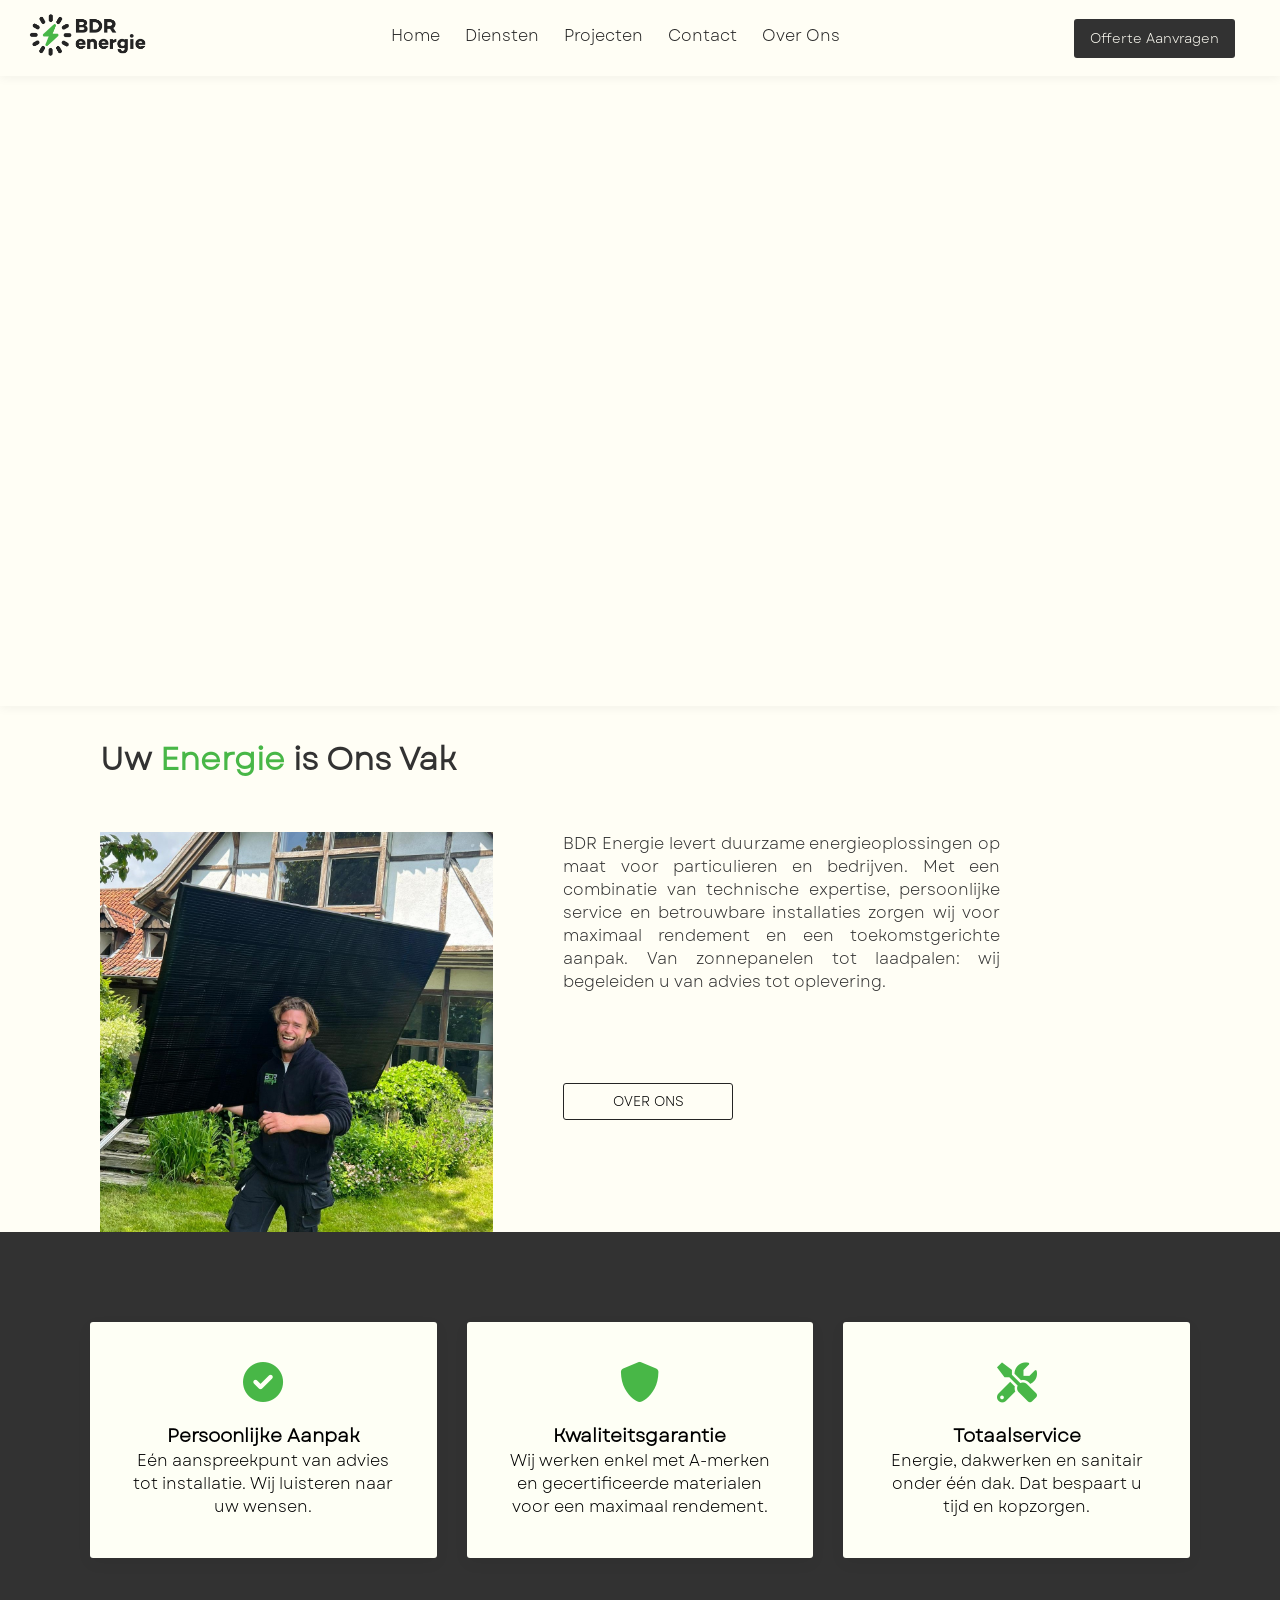
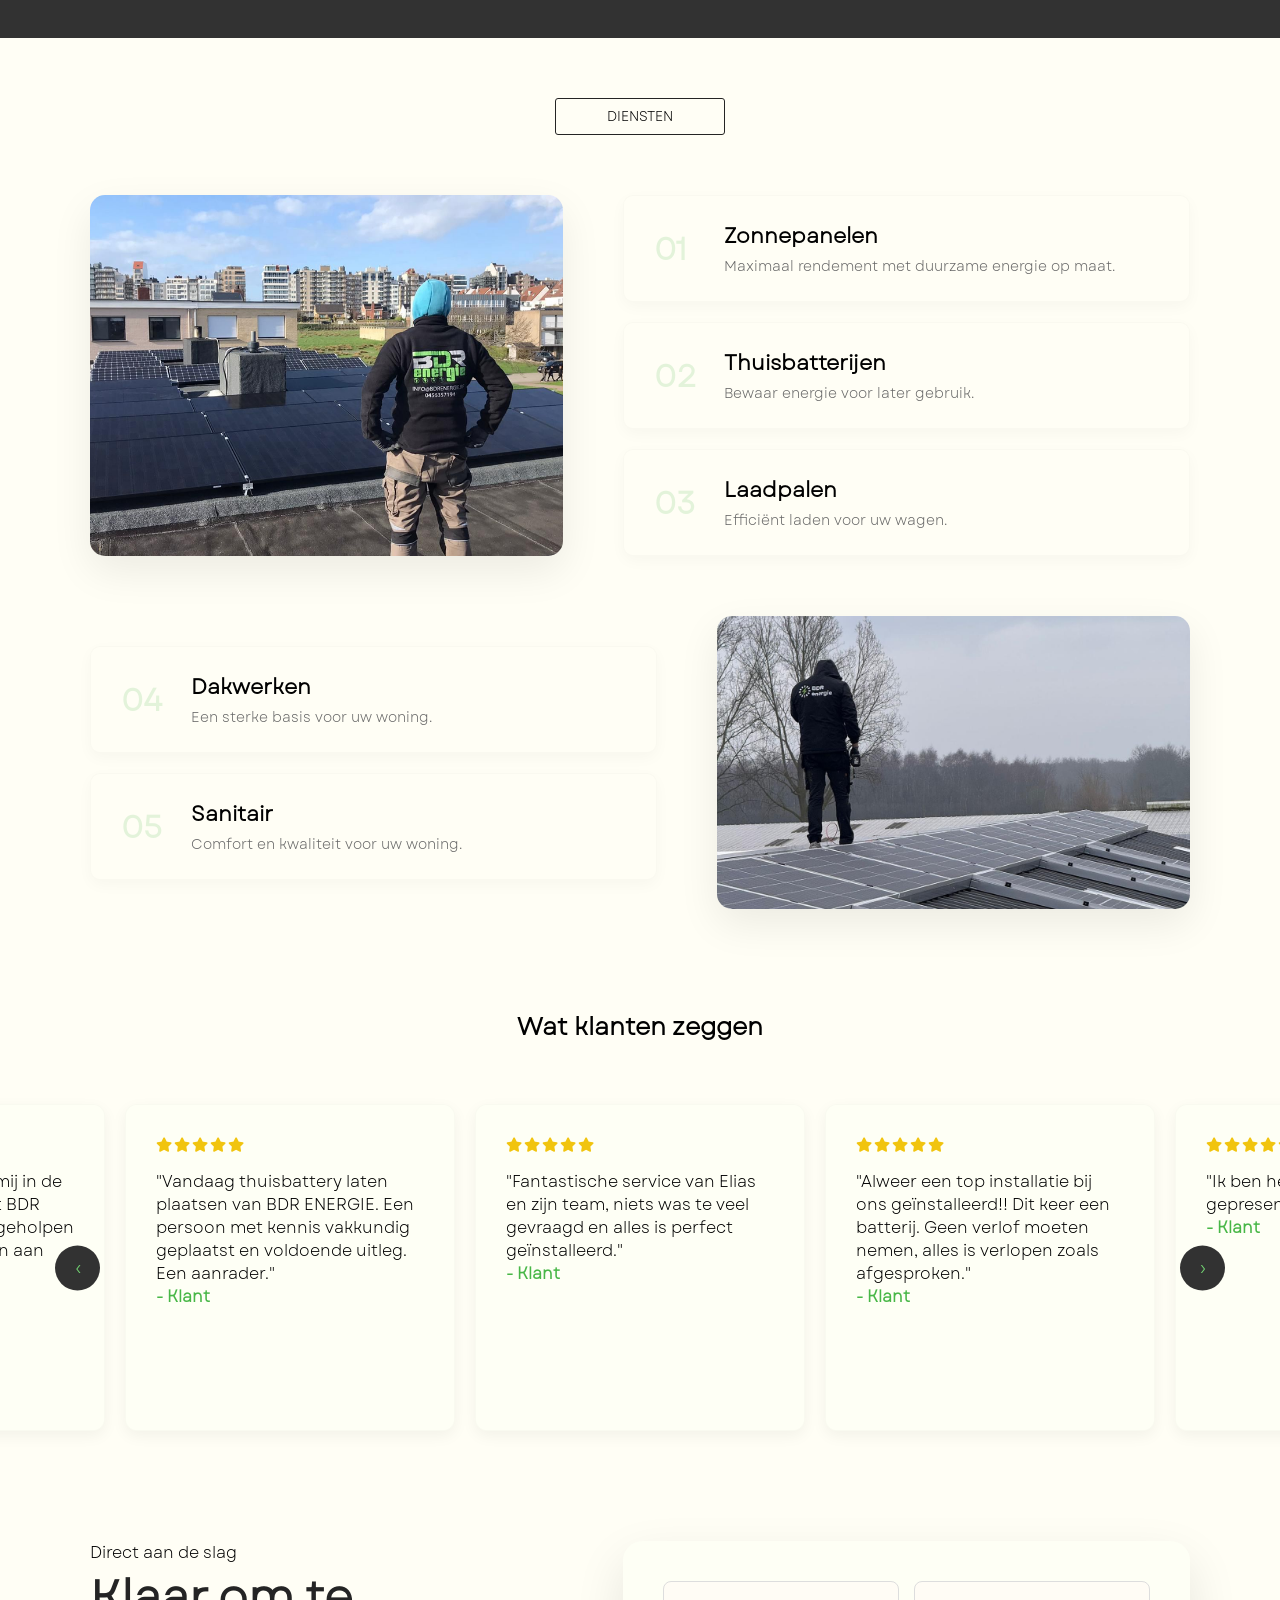
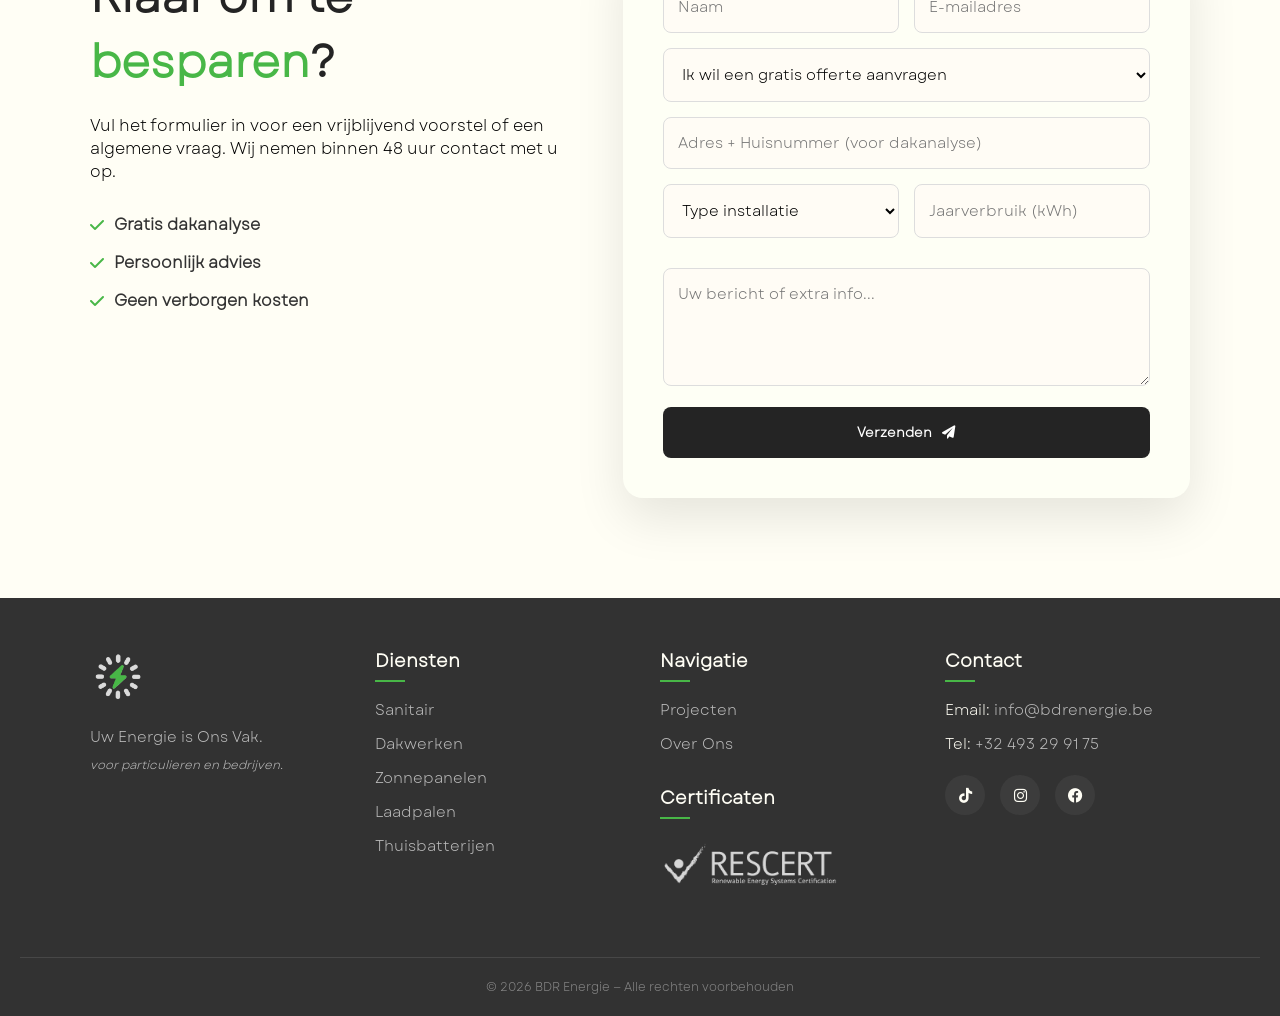
==== index.html @ 2081edda "update" ====
<!doctype html>
<html lang="nl">
  <head>
    <meta charset="UTF-8" />
    <meta name="viewport" content="width=device-width, initial-scale=1.0" />
    <title>BDR Energie</title>
    <link rel="stylesheet" href="./style/main.css" />
    <link rel="stylesheet" href="./style/animaties.css" />
    <link rel="icon" type="image/x-icon" href="/assets/favicon.svg" />
  </head>
  <body>
    <header class="header">
      <div class="menu">
        <a href="./index.html"><img src="./assets/logo-bdr.png" id="logo" /></a>

        <ul class="tabs" id="nav">
          <li><a href="./index.html">Home</a></li>
          <li><a href="./diensten.html">Diensten</a></li>
          <li><a href="./projecten.html">Projecten</a></li>
          <li><a href="./contact.html">Contact</a></li>
          <li><a href="./overons.html">Over Ons</a></li>
        </ul>

        <button
          id="offertebtn"
          onclick="window.location.href = './index.html#offerte-sectie'"
        >
          Offerte Aanvragen
        </button>

        <!-- <div class="hamburger" onclick="toggleMenu()">☰</div> -->
      </div>
    </header>

    <span class="header-video">
      <div class="hero-video">
        <video autoplay muted loop playsinline>
          <source src="./assets/bdr_promotional_video.mp4" type="video/mp4" />
        </video>

        <div class="hero-overlay">
          <!-- For text on top of the video-->
        </div>
      </div>
    </span>

    <section class="over-ons">
      <h1>Uw <span id="word">Energie</span> is Ons Vak</h1>
      <div class="over-ons-container">
        <img src="./assets/imagefront.jpeg" id="over-ons-pic" />
        <div>
          <p>
            BDR Energie levert duurzame energieoplossingen op maat voor
            particulieren en bedrijven. Met een combinatie van technische
            expertise, persoonlijke service en betrouwbare installaties zorgen
            wij voor maximaal rendement en een toekomstgerichte aanpak. Van
            zonnepanelen tot laadpalen: wij begeleiden u van advies tot
            oplevering.
          </p>
          <button onclick="window.location.href = './overons.html'">
            Over Ons
          </button>
        </div>
      </div>
    </section>

    <!-- <section>
      <div class="waarden-container">
        <div class="waarde">
          <h3>Slim energiebeheer op maat</h3>
          <p>
            Van zonnepanelen tot thuisbatterijen en laadpalen: wij zorgen ervoor
            dat uw energieverbruik optimaal wordt afgestemd op uw woning of
            bedrijf.
          </p>
        </div>
        <div class="waarde">
          <h3>Totaaloplossing zonder zorgen</h3>
          <p>
            Wij combineren energie, dakwerken en sanitair in één geïntegreerde
            aanpak. Eén partner, één planning, één duidelijke
            verantwoordelijkheid.
          </p>
        </div>
        <div class="waarde">
          <h3>Betrouwbare installatie & lange termijn service</h3>
          <p>
            Wij werken met duurzame materialen en zorgen voor een correcte
            installatie, opvolging en onderhoud. Zo bent u zeker van een systeem
            dat jarenlang blijft presteren.
          </p>
        </div>
      </div>
    </section> -->
    <section class="our-values">
      <div class="container">
        <div class="values-header">
          <h2></h2>
        </div>
        <div class="values-grid">
          <div class="value-card">
            <i class="fas fa-check-circle"></i>
            <h3>Persoonlijke Aanpak</h3>
            <p>
              Eén aanspreekpunt van advies tot installatie. Wij luisteren naar
              uw wensen.
            </p>
          </div>
          <div class="value-card">
            <i class="fas fa-shield-alt"></i>
            <h3>Kwaliteitsgarantie</h3>
            <p>
              Wij werken enkel met A-merken en gecertificeerde materialen voor
              een maximaal rendement.
            </p>
          </div>
          <div class="value-card">
            <i class="fas fa-tools"></i>
            <h3>Totaalservice</h3>
            <p>
              Energie, dakwerken en sanitair onder één dak. Dat bespaart u tijd
              en kopzorgen.
            </p>
          </div>
        </div>
      </div>
    </section>

    <section class="diensten" id="diensten-section">
      <span class="diensten-btn-area">
        <button onclick="window.location.href = './diensten.html'">
          Diensten
        </button>
      </span>

      <div class="diensten-row">
        <div class="diensten-img-container animate-on-scroll fade-in-left">
          <img src="./assets/banner.png" alt="Zonnepanelen realisatie" />
        </div>

        <div class="diensten-list">
          <a
            href="./diensten.html#zonnepanelen"
            class="dienst-link animate-on-scroll fade-in-right"
            data-delay="100"
          >
            <div class="dienst">
              <span class="dienst-number">01</span>
              <div class="dienst-content">
                <h3>Zonnepanelen</h3>
                <p>Maximaal rendement met duurzame energie op maat.</p>
              </div>
              <i class="fas fa-arrow-right list-arrow"></i>
            </div>
          </a>

          <a
            href="./diensten.html#thuisbatterijen"
            class="dienst-link animate-on-scroll fade-in-right"
            data-delay="300"
          >
            <div class="dienst">
              <span class="dienst-number">02</span>
              <div class="dienst-content">
                <h3>Thuisbatterijen</h3>
                <p>Bewaar energie voor later gebruik.</p>
              </div>
              <i class="fas fa-arrow-right list-arrow"></i>
            </div>
          </a>

          <a
            href="./diensten.html#laadpalen"
            class="dienst-link animate-on-scroll fade-in-right"
            data-delay="500"
          >
            <div class="dienst">
              <span class="dienst-number">03</span>
              <div class="dienst-content">
                <h3>Laadpalen</h3>
                <p>Efficiënt laden voor uw wagen.</p>
              </div>
              <i class="fas fa-arrow-right list-arrow"></i>
            </div>
          </a>
        </div>
      </div>

      <div class="diensten-row reverse">
        <div class="diensten-list">
          <a
            href="./diensten.html#dakwerken"
            class="dienst-link animate-on-scroll fade-in-left"
            data-delay="100"
          >
            <div class="dienst">
              <span class="dienst-number">04</span>
              <div class="dienst-content">
                <h3>Dakwerken</h3>
                <p>Een sterke basis voor uw woning.</p>
              </div>
              <i class="fas fa-arrow-right list-arrow"></i>
            </div>
          </a>

          <a
            href="./diensten.html#sanitair"
            class="dienst-link animate-on-scroll fade-in-left"
            data-delay="300"
          >
            <div class="dienst">
              <span class="dienst-number">05</span>
              <div class="dienst-content">
                <h3>Sanitair</h3>
                <p>Comfort en kwaliteit voor uw woning.</p>
              </div>
              <i class="fas fa-arrow-right list-arrow"></i>
            </div>
          </a>
        </div>

        <div class="diensten-img-container animate-on-scroll fade-in-right">
          <img src="./assets/winter.jpeg" alt="Sanitair werken" />
        </div>
      </div>
    </section>

    <section class="recensies">
      <div class="recensies-container">
        <div class="recensies-header">
          <h2>Wat klanten zeggen</h2>
        </div>
        <div class="recensies-wrapper">
          <button class="arrow left" onclick="scrollReviews(-1)">‹</button>
          <div class="recensies-track" id="reviewsTrack">
            <div class="review">
              <div class="stars">
                <i class="fas fa-star"></i><i class="fas fa-star"></i
                ><i class="fas fa-star"></i><i class="fas fa-star"></i
                ><i class="fas fa-star"></i>
              </div>
              <p>
                "Goede service. Kleine probleempje werd vakkundig opgelost,
                zonder enig gemor. Zelfs een noodzakelijke verbetering ( wat
                buiten hun 'scope' was!! ) , werd - aan redelijke prijs- meteen
                aangepast in de verdeelkast. Bedankt!"
              </p>
              <h4>- Klant</h4>
            </div>
            <div class="review">
              <div class="stars">
                <i class="fas fa-star"></i><i class="fas fa-star"></i
                ><i class="fas fa-star"></i><i class="fas fa-star"></i
                ><i class="fas fa-star"></i>
              </div>
              <p>
                "Nadat de vorige firma mij in de steek had gelaten heeft BDR
                ENERGIE mij heel goed geholpen en uit de nood geholpen aan een
                zeer redelijke prijs. nogmaals BEDANKT"
              </p>
              <h4>- Klant</h4>
            </div>
            <div class="review">
              <div class="stars">
                <i class="fas fa-star"></i><i class="fas fa-star"></i
                ><i class="fas fa-star"></i><i class="fas fa-star"></i
                ><i class="fas fa-star"></i>
              </div>
              <p>
                "Vandaag thuisbattery laten plaatsen van BDR ENERGIE. Een
                persoon met kennis vakkundig geplaatst en voldoende uitleg. Een
                aanrader."
              </p>
              <h4>- Klant</h4>
            </div>
            <div class="review">
              <div class="stars">
                <i class="fas fa-star"></i><i class="fas fa-star"></i
                ><i class="fas fa-star"></i><i class="fas fa-star"></i
                ><i class="fas fa-star"></i>
              </div>
              <p>
                "Fantastische service van Elias en zijn team, niets was te veel
                gevraagd en alles is perfect geïnstalleerd."
              </p>
              <h4>- Klant</h4>
            </div>
            <div class="review">
              <div class="stars">
                <i class="fas fa-star"></i><i class="fas fa-star"></i
                ><i class="fas fa-star"></i><i class="fas fa-star"></i
                ><i class="fas fa-star"></i>
              </div>
              <p>
                "Alweer een top installatie bij ons geïnstalleerd!! Dit keer een
                batterij. Geen verlof moeten nemen, alles is verlopen zoals
                afgesproken."
              </p>
              <h4>- Klant</h4>
            </div>
            <div class="review">
              <div class="stars">
                <i class="fas fa-star"></i><i class="fas fa-star"></i
                ><i class="fas fa-star"></i><i class="fas fa-star"></i
                ><i class="fas fa-star"></i>
              </div>
              <p>"Ik ben heel tevreden over de gepresenteerde werken."</p>
              <h4>- Klant</h4>
            </div>
            <div class="review">
              <div class="stars">
                <i class="fas fa-star"></i><i class="fas fa-star"></i
                ><i class="fas fa-star"></i><i class="fas fa-star"></i
                ><i class="fas fa-star"></i>
              </div>
              <p>
                "De beste in het vak! Wij kregen een zeer uitgebreide en
                duidelijke uitleg, ze weten duidelijk over wat ze het hebben en
                staan ook steeds klaar om je vragen te beantwoorden. Ik kan ze
                zeker aanraden!"
              </p>
              <h4>- Klant</h4>
            </div>
          </div>
          <button class="arrow right" onclick="scrollReviews(1)">›</button>
        </div>
        <div class="progress-container">
          <div class="progress-bar" id="scrollBar"></div>
        </div>
      </div>
    </section>

    <section class="home-offerte" id="offerte-sectie">
      <div class="offerte-container animate-on-scroll fade-in-up">
        <div class="offerte-text">
          <span class="subtitle">Direct aan de slag</span>
          <h2>Klaar om te <span id="word">besparen</span>?</h2>
          <p>
            Vul het formulier in voor een vrijblijvend voorstel of een algemene
            vraag. Wij nemen binnen 48 uur contact met u op.
          </p>

          <div class="offerte-features">
            <div class="feat">
              <i class="fas fa-check"></i> Gratis dakanalyse
            </div>
            <div class="feat">
              <i class="fas fa-check"></i> Persoonlijk advies
            </div>
            <div class="feat">
              <i class="fas fa-check"></i> Geen verborgen kosten
            </div>
          </div>
        </div>

        <div class="offerte-card">
          <form class="bdr-offerte-form">
            <div class="form-row">
              <input type="text" placeholder="Naam" required />
              <input type="email" placeholder="E-mailadres" required />
            </div>

            <div class="form-group">
              <select id="aanvraag-type" onchange="toggleFormFields()">
                <option value="offerte" selected>
                  Ik wil een gratis offerte aanvragen
                </option>
                <option value="vraag">Ik heb een algemene vraag</option>
              </select>
            </div>

            <div id="extra-offerte-velden" class="hidden-fields">
              <div class="form-group">
                <input
                  type="text"
                  placeholder="Adres + Huisnummer (voor dakanalyse)"
                />
              </div>
              <div class="form-row">
                <select>
                  <option value="" disabled selected>Type installatie</option>
                  <option value="zonnepanelen">Zonnepanelen</option>
                  <option value="batterij">Thuisbatterij</option>
                  <option value="laadpaal">Laadpaal</option>
                  <option value="totaal">Totaalpakket</option>
                </select>
                <input type="number" placeholder="Jaarverbruik (kWh)" />
              </div>
            </div>

            <div class="form-group">
              <textarea
                placeholder="Uw bericht of extra info..."
                rows="4"
              ></textarea>
            </div>

            <button type="submit" class="submit-btn">
              Verzenden <i class="fas fa-paper-plane"></i>
            </button>
          </form>
        </div>
      </div>
    </section>

    <footer class="footer">
      <div class="footer-container">
        <div class="footer-col brand">
          <img
            src="./assets/logo-white.png"
            class="footer-logo"
            alt="BDR Energie Logo"
          />
          <p>
            Uw Energie is Ons Vak.<br /><span
              >voor particulieren en bedrijven.</span
            >
          </p>
        </div>

        <div class="footer-col">
          <h4>Diensten</h4>
          <ul>
            <li><a href="./diensten.html#sanitair">Sanitair</a></li>
            <li><a href="./diensten.html#dakwerken">Dakwerken</a></li>
            <li><a href="./diensten.html#zonnepanelen">Zonnepanelen</a></li>
            <li><a href="./diensten.html#laadpalen">Laadpalen</a></li>
            <li>
              <a href="./diensten.html#thuisbatterijen">Thuisbatterijen</a>
            </li>
          </ul>
        </div>

        <div class="footer-col">
          <h4>Navigatie</h4>
          <ul>
            <li><a href="./projecten.html">Projecten</a></li>
            <li><a href="./overons.html">Over Ons</a></li>
          </ul>
          <h4 class="cert-title">Certificaten</h4>
          <a href="https://rescert.be/nl/list?res_category=2" target="_blank">
            <img
              src="./assets/rescert.png"
              class="cert-img"
              alt="Rescert Certificaat"
            />
          </a>
        </div>

        <div class="footer-col">
          <h4>Contact</h4>
          <ul class="contact-list">
            <li>
              Email: <a href="mailto:info@bdrenergie.be">info@bdrenergie.be</a>
            </li>
            <li>Tel: <a href="tel:+32493299175">+32 493 29 91 75</a></li>
          </ul>
          <div class="social-links">
            <a
              href="https://www.tiktok.com/@bdrenergie/"
              target="_blank"
              class="social-icon"
              ><i class="fab fa-tiktok"></i
            ></a>
            <a
              href="https://www.instagram.com/bdrenergie/"
              target="_blank"
              class="social-icon"
              ><i class="fab fa-instagram"></i
            ></a>
            <a
              href="https://www.facebook.com/p/BDR-energie-100090454265218/"
              target="_blank"
              class="social-icon"
              ><i class="fab fa-facebook"></i
            ></a>
          </div>
        </div>
      </div>

      <div class="footer-bottom">
        <p>© 2026 BDR Energie — Alle rechten voorbehouden</p>
      </div>
    </footer>

    <link
      rel="stylesheet"
      href="https://cdnjs.cloudflare.com/ajax/libs/font-awesome/6.0.0/css/all.min.css"
    />
  </body>
  <script src="./logic/main.js"></script>
  <script src="./logic/recensies.js"></script>
</html>
---- style/main.css ----
/* styles.css */
@font-face {
  font-family: Garet;
  src: url(../assets/font/Garet/Garet-Book.woff); 
}

@font-face {
  font-family: Work-sans;
  src: url(../assets/font/WorkSans/WorkSans-Regular.ttf); 
} 


:root {
  --green: #48b747;
  --black: #242424;
  --purple: #c39bd5;
  --white: #fffef5; 
  --dark: #323232; 
  --pastel-green: #73d673; 
}

* {
  margin: 0;
  padding: 0;
  font-family: Garet,'Inter', sans-serif;
}

html {
  scroll-behavior: smooth;
}

body {
  background: var(--white);
}

/* ============ Header ============ */ 

.header {
  width: 100%;
  background: var(--white);
  position: sticky;
  top: 0;
  z-index: 999;
}

#logo {
  height: 60px;
  margin: 5px;
}

.menu {
  margin: 0;
  padding: 0px 20px;

  display: flex;
  align-items: center;
  justify-content: space-between;

  background-color: var(--white);
  box-shadow: 0 2px 10px rgba(0,0,0,0.05);
}

.tabs {
  display: flex;
  list-style: none;
  gap: 25px;
}

.tabs li {
  position: relative;
  padding-bottom: 5px; 
  cursor: pointer;
}

.tabs li::after {
  content: '';
  position: absolute;
  width: 0;
  height: 2px;
  bottom: 0;
  left: 50%;
  background-color: var(--green);
  transition: all 0.3s ease-in-out;
  transform: translateX(-50%);
}

.tabs li:hover::after {
  width: 100%;
}

.tabs a:hover {
  color: var(--green);
  transition: color 0.3s ease;
}


.tabs a {
  text-decoration: none;
  color: var(--black);
}

#offertebtn{
  background-color: var(--black);
  padding: 10px;
  border-radius: 3px;
  border: none;
  color: var(--white);
  margin-right: 25px;
}

#offertebtn {
  position: relative;
  overflow: hidden;

  background-color: var(--dark);
  color: var(--white);
  padding: 10px 16px;
  border-radius: 3px;
  border: none;
  cursor: pointer;
}

.header-video{
  display: flex;
  flex-direction: row;
  justify-content: center;

  box-shadow: 0 2px 10px rgba(0,0,0,0.05);
  margin-bottom: 30px;
}

.hero-video {
  width: 100%;
  height: 70vh;
  overflow: hidden;
}

.hero-video video {
  width: 100%;
  height: 100%;
  object-fit: cover;
  filter: brightness(0.8);

  position: relative;
  z-index: -1; 
  display: block;
}

.hero-overlay {
  position: absolute;
  top: 50%;
  left: 50%;
  transform: translate(-50%, -50%);
  color: white;
  text-align: center;
  z-index: -1;
}

.hero-video::after {
  content: \"\";
  position: absolute;
  inset: 0;
  background: rgba(0,0,0,0.4);
}

/* ============ Section: Over ons ============ */ 

.over-ons h1{
  margin-left: 100px;
  margin-bottom: 50px;

  color: var(--dark);
  font-size: xx-large;
}

#word{
  color: var(--green);
}

.over-ons-container{
  display: flex;
  flex-direction: row;
  justify-content: space-between;
  margin-left: 100px; 
  margin-right: 100px;
  gap: 70px;
}

.over-ons-container div{
  display: flex;
  flex-direction: column;
  gap: 90px;
}

.over-ons-container div p {
  margin-right: 180px;
  display: block;
  color: var(--dark);
  text-align: justify;
}

.over-ons button {
  padding: 8px 26px;
  border-radius: 3px;
  background-color: var(--white);
  border: 1px solid var(--black);
  text-transform: uppercase;
  width: 170px;
}

#over-ons-pic {
  height: 400px;
}

/* ============ Sectie: Waarden ============ */ 

/* 
.waarden-container{
  background-color: var(--dark);
  color: var(--white);

  height: 350px;
  display: flex;
  flex-direction: row;
  justify-content: center;
  gap: 60px;

  padding: 70px 100px;
}

.waarde{
  display: flex;
  flex-direction: column;
  background-color: var(--white);
  color: var(--dark);

  border: 1px solid #eee4db;
  width: 300px;
  border-radius: 4px;
}

.waarde h3{
  padding: 25px 35px 55px 20px;
  border-bottom: 1px solid #eee4db;
  height: 50px;
}

.waarde p {
  padding: 20px;
} */


/* Waarden Grid */
.our-values {
  background: #323232;
  padding: 80px 20px;
  padding-top: 40px;
}

.values-header { 
  text-align: center; 
  margin-bottom: 50px; 
  color: #fbfdfb;
}

.values-grid {
  display: grid;
  grid-template-columns: repeat(auto-fit, minmax(280px, 1fr));
  gap: 30px;
  max-width: 1100px;
  margin: 0 auto;
}

.value-card {
  background: #fefff5;
  padding: 40px;
  border-radius: 3px;
  text-align: center;
  transition: transform 0.3s ease;
  box-shadow: 0 5px 15px rgba(0,0,0,0.05);
}

.value-card:hover { transform: translateY(-10px); }

.value-card i {
  font-size: 2.5rem;
  color: var(--green);
  margin-bottom: 20px;
}


/* ============ Sectie: Diensten ============ */ 

.diensten {
  padding: 60px 20px;
  padding-bottom: 0px;
  overflow: hidden; /* Belangrijk: voorkomt horizontale scrollbar bij animatie */
}

.diensten-btn-area button {
  padding: 8px 26px;
  border-radius: 3px;
  background-color: var(--white);
  border: 1px solid var(--black);
  text-transform: uppercase;
  width: 170px;
}

.diensten-btn-area {
  display: flex;
  justify-content: center;
  margin-bottom: 60px;
}

.diensten-row {
  max-width: 1100px;
  margin: 0 auto 60px;
  display: grid;
  grid-template-columns: 1fr 1.2fr;
  gap: 60px;
  align-items: center;
}

/* Wisselt de layout om voor de tweede rij */
.diensten-row.reverse {
  grid-template-columns: 1.2fr 1fr;
}

/* Afbeelding Container Stijl */
.diensten-img-container {
  width: 100%;
  height: 100%;
  border-radius: 15px;
  overflow: hidden;
  box-shadow: 0 15px 40px rgba(0,0,0,0.08);
}

.diensten-img-container img {
  width: 100%;
  height: 100%;
  object-fit: cover;
  display: block;
}

/* Diensten Lijst Stijl */
.diensten-list {
  display: flex;
  flex-direction: column;
  gap: 20px;
}

.dienst-link {
  text-decoration: none;
  color: inherit;
  display: block;
}

.dienst {
  background: #fffef5;
  padding: 25px 30px;
  border-radius: 10px;
  display: flex;
  align-items: center;
  gap: 20px;
  box-shadow: 0 5px 15px rgba(0,0,0,0.03);
  border: 1px solid rgba(0,0,0,0.02);
  transition: all 0.3s ease;
  position: relative;
}

.dienst-number {
  font-size: 2rem;
  font-weight: 800;
  color: var(--green);
  opacity: 0.15;
  width: 50px;
}

.dienst-content h3 {
  font-size: 1.3rem;
  margin-bottom: 5px;
}

.dienst-content p {
  color: #666;
  font-size: 14px;
}

/* Pijl icoon bij hover */
.list-arrow {
  position: absolute;
  right: 25px;
  color: var(--green);
  font-size: 1.2rem;
  opacity: 0;
  transform: translateX(-10px);
  transition: all 0.3s ease;
}

.dienst:hover {
  transform: translateY(-3px) scale(1.01);
  border-color: var(--green);
  box-shadow: 0 10px 25px rgba(72, 183, 71, 0.1);
}

.dienst:hover .list-arrow {
  opacity: 1;
  transform: translateX(0);
}

/* ============ Sectie: Recensies ============ */ 

.recensies {
  margin-bottom: 50px;
  padding: 40px 0;
  background: var(--white);
  overflow: hidden; 
}

.recensies-header {
  display: flex;
  justify-content: center;
  margin-bottom: 40px;
}

.recensies-wrapper {
  position: relative;
  max-width: 1050px; 
  margin: 0 auto;
  display: flex;
  align-items: center;
  justify-content: center;
}

.recensies-track-container {
  width: 100%;
  overflow: hidden; 
  padding: 20px 0;
}

.recensies-track {
  display: flex;
  gap: 20px;

  will-change: transform;
}

.review {
  width: 330px; /* Vaste breedte */
  padding: 30px;
  background: #fefff5;
  border-radius: 12px;
  flex-shrink: 0;
  box-shadow: 0 5px 15px rgba(0,0,0,0.05);
  border: 1px solid rgba(0,0,0,0.02);
  box-sizing: border-box;
  min-width: 330px;
}

.review h4 {
  color: var(--green);
}

.arrow {
  position: absolute;
  z-index: 100;
  background: var(--dark);
  color: var(--pastel-green);
  font-size: 17px;
  border: none;
  width: 45px;
  height: 45px;
  border-radius: 50%;
  cursor: pointer;
  top: 50%;
  transform: translateY(-50%);
  display: flex;
  align-items: center;
  justify-content: center;
}

.arrow.left { left: -60px; }
.arrow.right { right: -60px; }

.recensies-track {
  display: flex;
  gap: 20px;
  padding: 20px 0;
  will-change: transform;
}

/* sterren */
.stars {
  color: #f1c40f; 
  margin-bottom: 15px;
  font-size: 0.9rem;
}

.stars i {
  margin-right: 2px;
}

.review-link {
  text-decoration: none;
  color: inherit;
  display: block;
  flex-shrink: 0;
}

.review {
  transition: all 0.3s ease;
  cursor: pointer;
}

.review:hover {
  transform: translateY(-5px);
  border-color: var(--green);
  box-shadow: 0 10px 25px rgba(0,0,0,0.1);
}

/* ============ Sectie: Offerte ============ */

.home-offerte {
  padding: 100px 20px;
  padding-top: 0px;
  display: flex;
  justify-content: center;
}

.offerte-container {
  max-width: 1100px;
  display: grid;
  grid-template-columns: 1fr 1.2fr;
  gap: 60px;
  align-items: top;
}

.offerte-text h2 {
  font-size: 2.8rem;
  margin-bottom: 20px;
  color: var(--black);
}

.offerte-features {
  margin-top: 30px;
  display: flex;
  flex-direction: column;
  gap: 15px;
}

.feat {
  display: flex;
  align-items: center;
  gap: 10px;
  font-weight: 600;
  color: var(--dark);
}

.feat i { color: var(--green); }

/* De Form Card */
.offerte-card {
  background: #fefff5;
  padding: 40px;
  border-radius: 20px;
  box-shadow: 0 20px 50px rgba(0,0,0,0.1);
}

.form-row {
  display: grid;
  grid-template-columns: 1fr 1fr;
  gap: 15px;
  margin-bottom: 15px;
}

.form-group {
  margin-bottom: 15px;
}

.bdr-offerte-form input, 
.bdr-offerte-form select, 
.bdr-offerte-form textarea {
  width: 100%;
  padding: 14px;
  border: 1px solid #ddd;
  border-radius: 8px;
  font-size: 15px;
  outline: none;
  transition: 0.3s;
  box-sizing: border-box;
  background-color: #fffcf5;
}

.bdr-offerte-form input:focus, 
.bdr-offerte-form select:focus {
  border-color: var(--green);
}

/* Animatie voor de extra velden */
.hidden-fields {
  max-height: 0;
  overflow: hidden;
  transition: all 0.5s ease-in-out;
  opacity: 0;
}

.hidden-fields.show {
  max-height: 500px; /* Genoeg ruimte voor de velden */
  opacity: 1;
  margin-bottom: 15px;
}

/* De knop (stijl van je offertebtn) */
.submit-btn {
  width: 100%;
  background: var(--black);
  color: white;
  padding: 16px;
  border: none;
  border-radius: 8px;
  font-weight: 700;
  cursor: pointer;
  transition: 0.3s;
  display: flex;
  justify-content: center;
  align-items: center;
  gap: 10px;
}

.submit-btn:hover {
  background: var(--green);
  transform: translateY(-3px);
  box-shadow: 0 10px 20px rgba(72, 183, 71, 0.2);
}

/* Mobiel */
@media (max-width: 850px) {
  .offerte-container { grid-template-columns: 1fr; gap: 40px; }
  .offerte-text { text-align: center; }
  .form-row { grid-template-columns: 1fr; }
}


/* ============ Footer ============ */ 

.footer {
  background: var(--dark);
  color: var(--white);
  padding: 50px 20px 20px;
  font-size: 15px;
}

.footer-container {
  max-width: 1100px;
  margin: 0 auto;
  display: grid;
  grid-template-columns: repeat(auto-fit, minmax(200px, 1fr));
  gap: 40px;
}

.footer-logo {
  height: 55px;
  margin-bottom: 15px;
  /* filter: brightness(10); Maakt logo wit als het dat nog niet is */
}

.footer-container .brand span{
  font-size: 9pt;
  font-style: italic;
}

.footer-col h4 {
  color: var(--white);
  font-size: 18px;
  margin-bottom: 25px;
  position: relative;
}

/* Groen streepje onder de titels */
.footer-col h4::after {
  content: '';
  position: absolute;
  left: 0;
  bottom: -8px;
  width: 30px;
  height: 2px;
  background: var(--green);
}

.footer-col p {
  color: #bbb;
  line-height: 1.8;
}

.footer-col ul {
  list-style: none;
  padding: 0;
}

.footer-col li {
  margin-bottom: 12px;
}

.footer-col a {
  color: #bbb;
  text-decoration: none;
  transition: all 0.3s ease;
}

.footer-col a:hover {
  color: var(--green);
  padding-left: 5px; /* Subtiele verschuiving bij hover */
}

/* Certificaten */
.cert-title {
  margin-top: 30px;
}

.cert-img {
  height: 50px;
  margin-top: 5px;
  opacity: 0.8;
  transition: opacity 0.3s;
  filter: brightness(0) invert(1);
  opacity: 0.8;
  transition: all 0.3s ease;
}

.cert-img:hover {
  opacity: 1;
  cursor: pointer;
}

/* Social Media */
.social-links {
  display: flex;
  gap: 15px;
  margin-top: 20px;
}

.social-icon {
  display: flex;
  align-items: center;
  justify-content: center;
  width: 40px;
  height: 40px;
  background: rgba(255,255,255,0.05);
  border-radius: 50%;
  color: var(--white) !important;
  transition: all 0.3s ease !important;
}

.social-icon:hover {
  background: var(--green);
  transform: translateY(-3px);
  padding-left: 0 !important; /* Voorkomt de li-hover verschuiving */
}

.footer-bottom {
  text-align: center;
  margin-top: 60px;
  padding-top: 20px;
  border-top: 1px solid rgba(255,255,255,0.1);
  font-size: 12px;
  color: #888;
}
---- style/animaties.css ----
/* ============ Knop Animaties ============ */

.over-ons button, 
.diensten button {
  transition: all 0.3s cubic-bezier(0.4, 0, 0.2, 1);
  cursor: pointer;
  position: relative;
  overflow: hidden;
}

.over-ons button:hover, 
.diensten button:hover {
  background-color: var(--black);
  color: var(--white);
  transform: translateY(-2px);
  box-shadow: 0 4px 12px rgba(0, 0, 0, 0.1);
}

#offertebtn {
  transition: all 0.3s ease;
}

#offertebtn:hover {
  background-color: var(--green); /* Verandert naar groen bij hover */
  transform: scale(1.05); /* Subtiel groter worden */
  box-shadow: 0 5px 15px rgba(72, 183, 71, 0.3);
}

#offertebtn:active {
  transform: scale(0.98); /* "Klik" effect */
}

/* ============ SCROLL ANIMATIES - Diensten sectie Home ============ */

/* Basis stand: Verbergen */
.animate-on-scroll {
  opacity: 0;
  transition: all 0.6s cubic-bezier(0.215, 0.61, 0.355, 1); /* Soepele out-back curve */
  will-change: transform, opacity;
}

/* Richting: Van Links */
.fade-in-left {
  transform: translateX(-50px);
}

/* Richting: Van Rechts */
.fade-in-right {
  transform: translateX(50px);
}

/* Eindstand: Zichtbaar (toegevoegd door JS) */
.animate-on-scroll.is-visible {
  opacity: 1;
  transform: translateX(0);
}

/* Responsive */
@media (max-width: 900px) {
  .diensten-row, .diensten-row.reverse {
    grid-template-columns: 1fr;
    gap: 30px;
  }
  .diensten-img-container {
    height: 250px;
    order: -1; /* Afbeelding bovenop mobiel */
  }
}
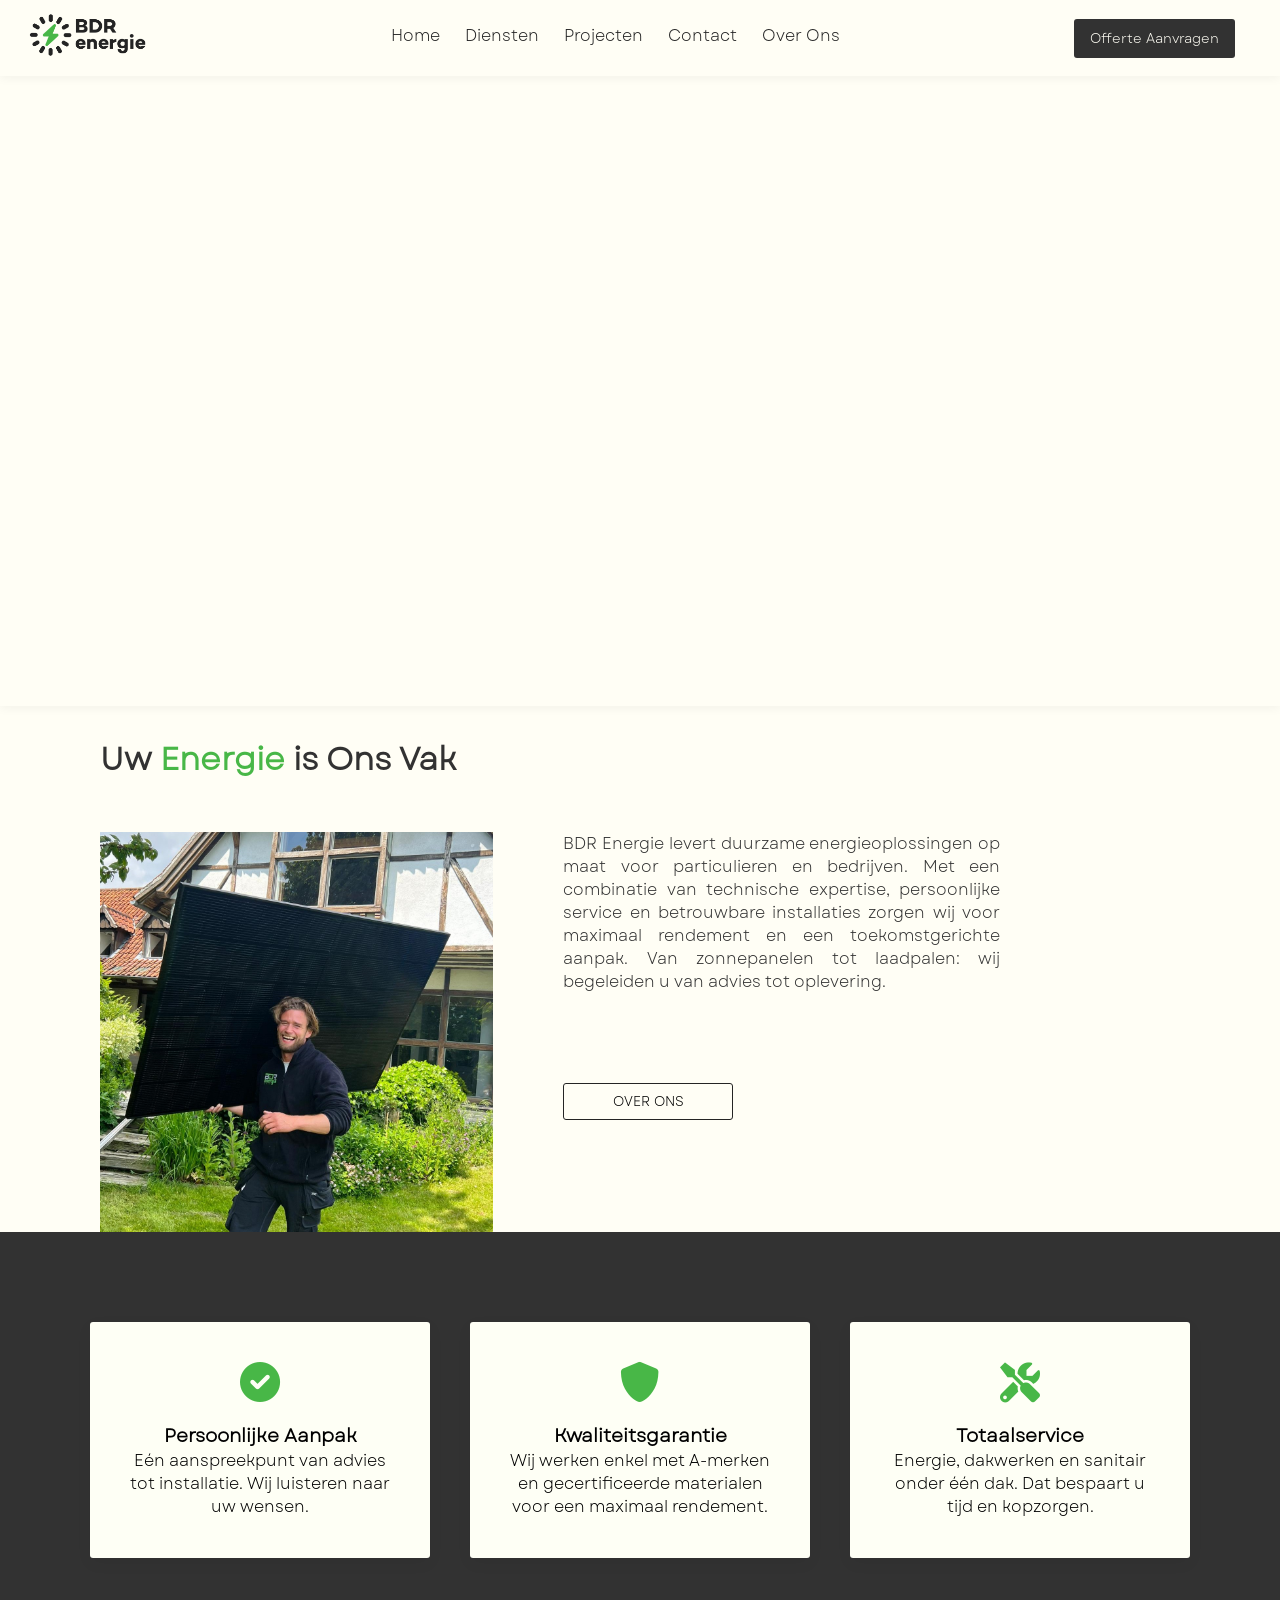
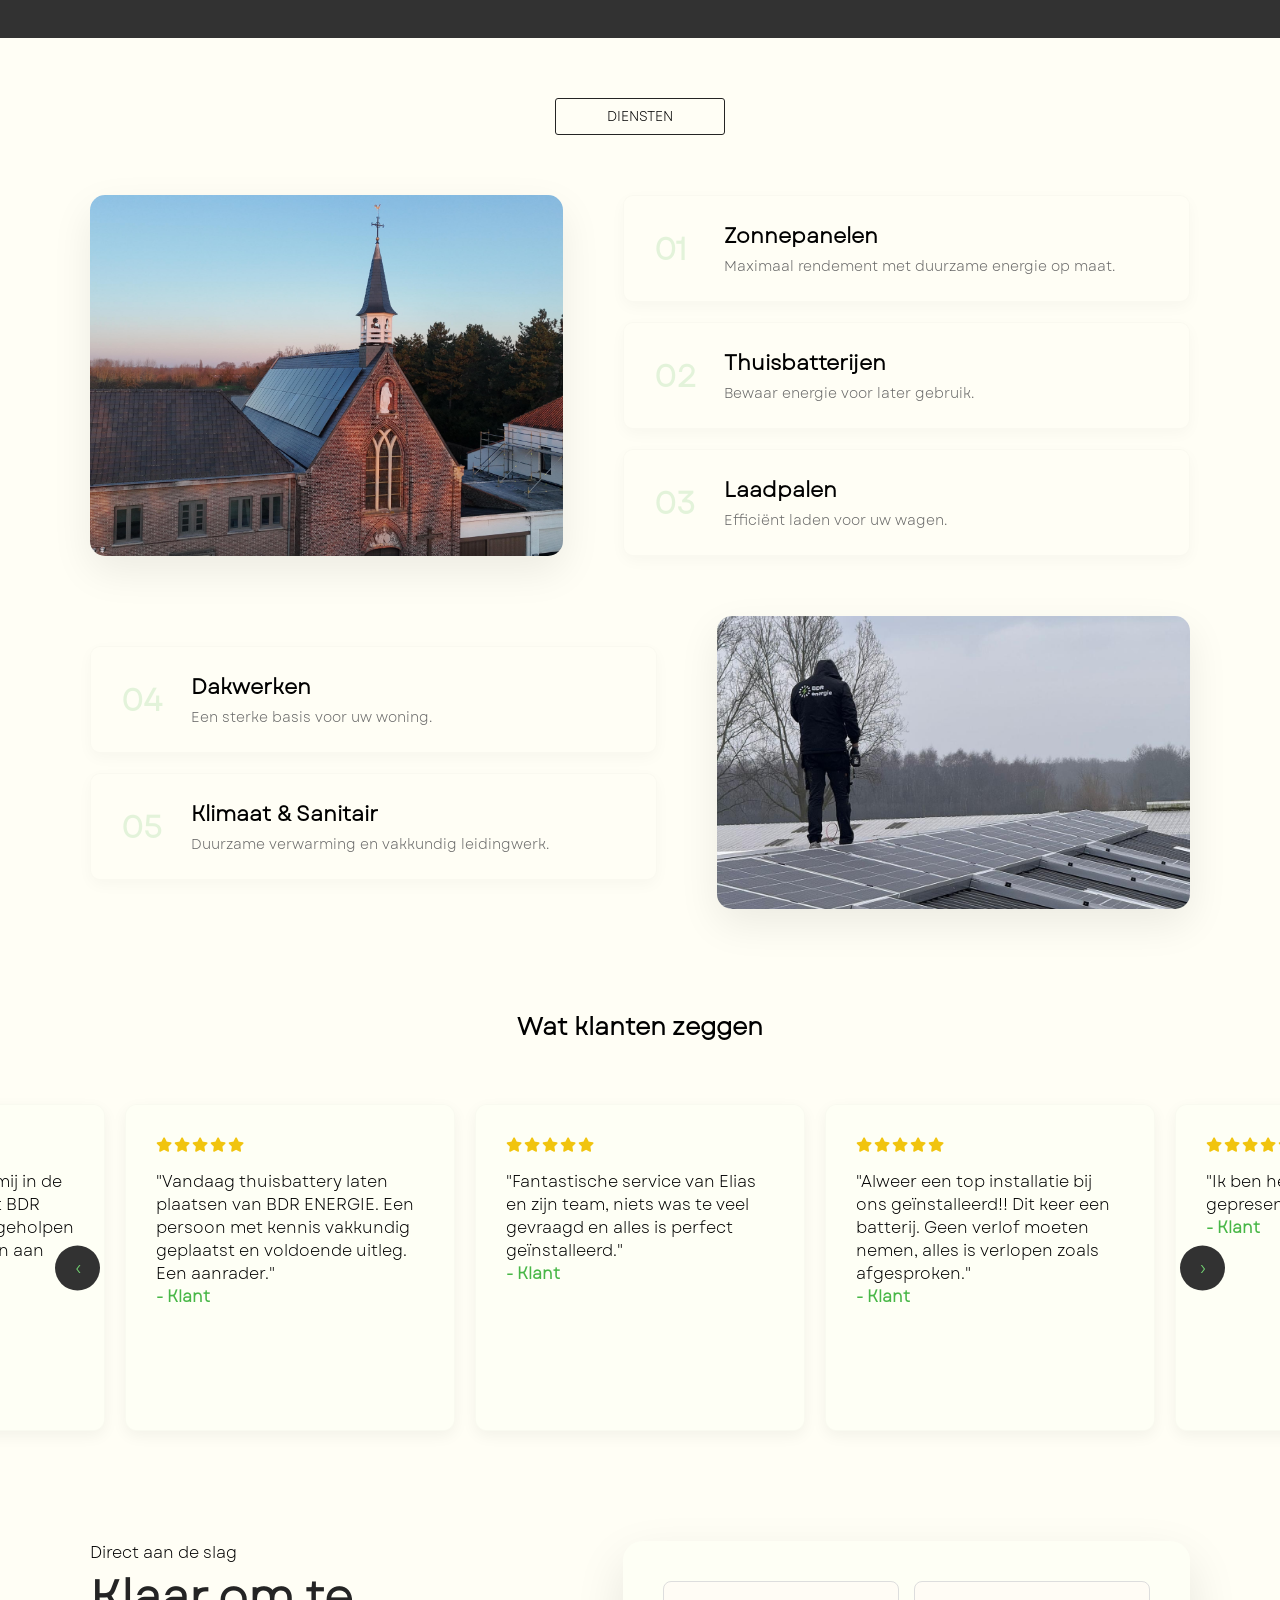
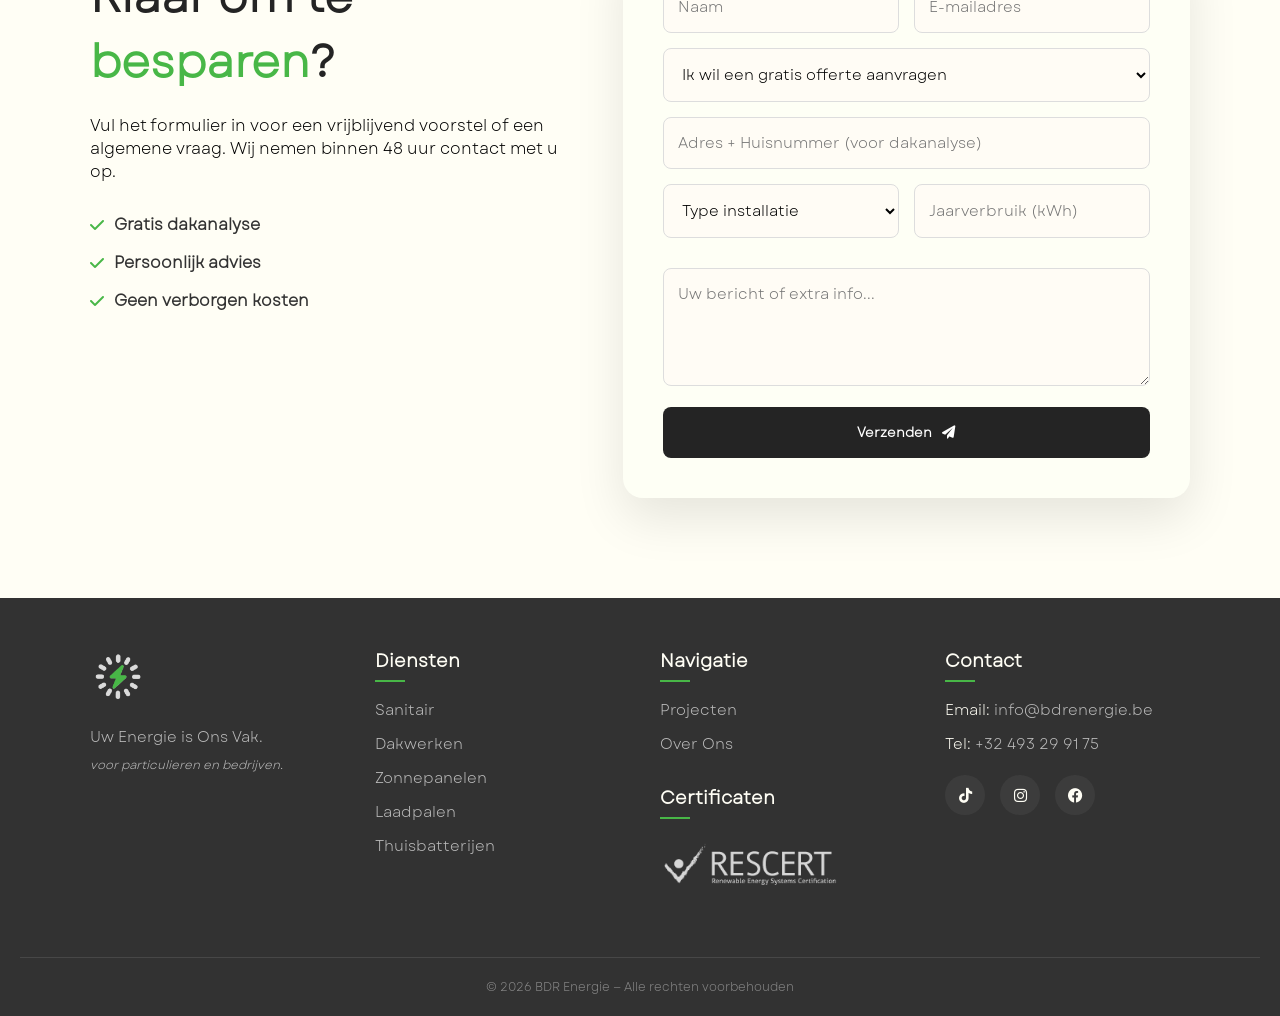
==== commit f665f562: "update" ====
--- a/index.html
+++ b/index.html
@@ -135,7 +135,10 @@
 
       <div class="diensten-row">
         <div class="diensten-img-container animate-on-scroll fade-in-left">
-          <img src="./assets/banner.png" alt="Zonnepanelen realisatie" />
+          <img
+            src="./assets/projecten/Kerk_Zonnepanelen_Lievegem.jpg"
+            alt="Zonnepanelen realisatie"
+          />
         </div>
 
         <div class="diensten-list">
@@ -211,8 +214,8 @@
             <div class="dienst">
               <span class="dienst-number">05</span>
               <div class="dienst-content">
-                <h3>Sanitair</h3>
-                <p>Comfort en kwaliteit voor uw woning.</p>
+                <h3>Klimaat & Sanitair</h3>
+                <p>Duurzame verwarming en vakkundig leidingwerk.</p>
               </div>
               <i class="fas fa-arrow-right list-arrow"></i>
             </div>
--- a/style/main.css
+++ b/style/main.css
@@ -249,7 +249,6 @@
   padding: 20px;
 } */
 
-
 /* Waarden Grid */
 .our-values {
   background: #323232;
@@ -260,13 +259,12 @@
 .values-header { 
   text-align: center; 
   margin-bottom: 50px; 
-  color: #fbfdfb;
 }
 
 .values-grid {
   display: grid;
   grid-template-columns: repeat(auto-fit, minmax(280px, 1fr));
-  gap: 30px;
+  gap: 40px;
   max-width: 1100px;
   margin: 0 auto;
 }
@@ -280,7 +278,7 @@
   box-shadow: 0 5px 15px rgba(0,0,0,0.05);
 }
 
-.value-card:hover { transform: translateY(-10px); }
+.value-card:hover { transform: translateY(-5px); }
 
 .value-card i {
   font-size: 2.5rem;
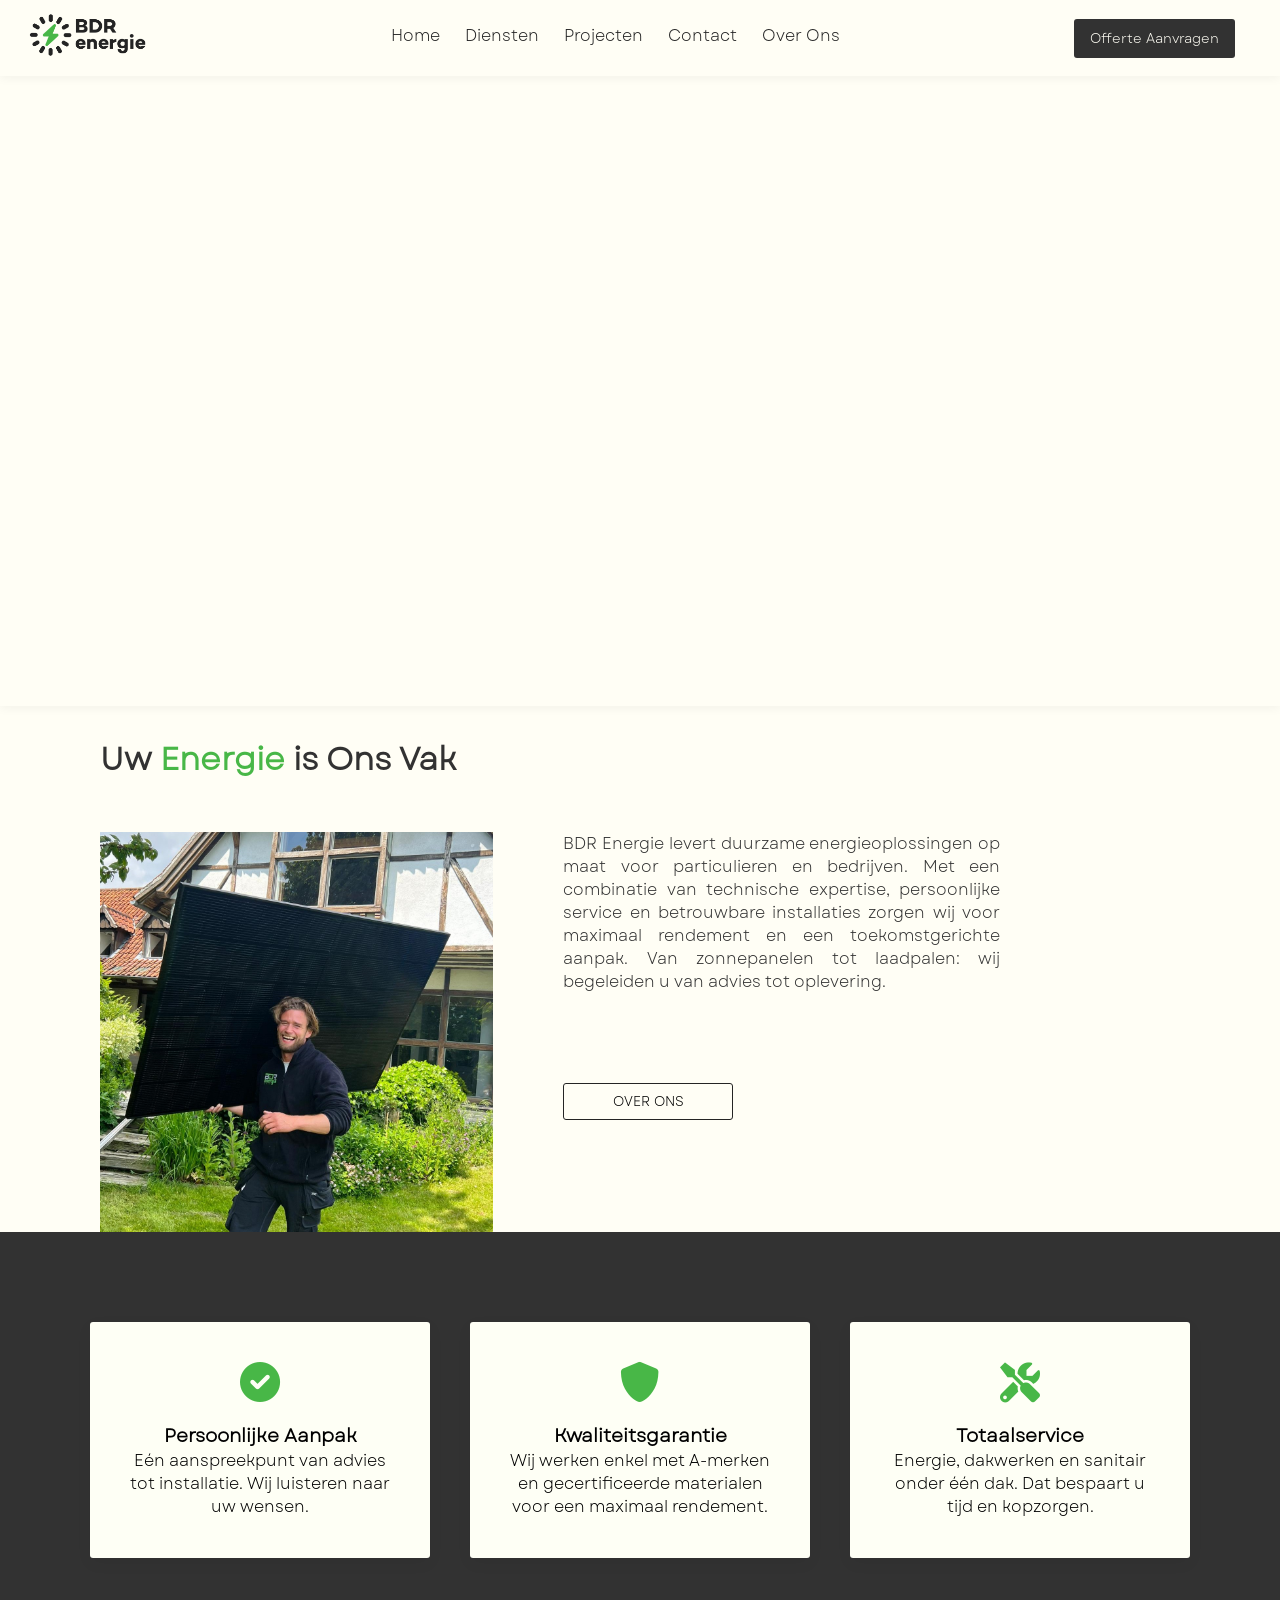
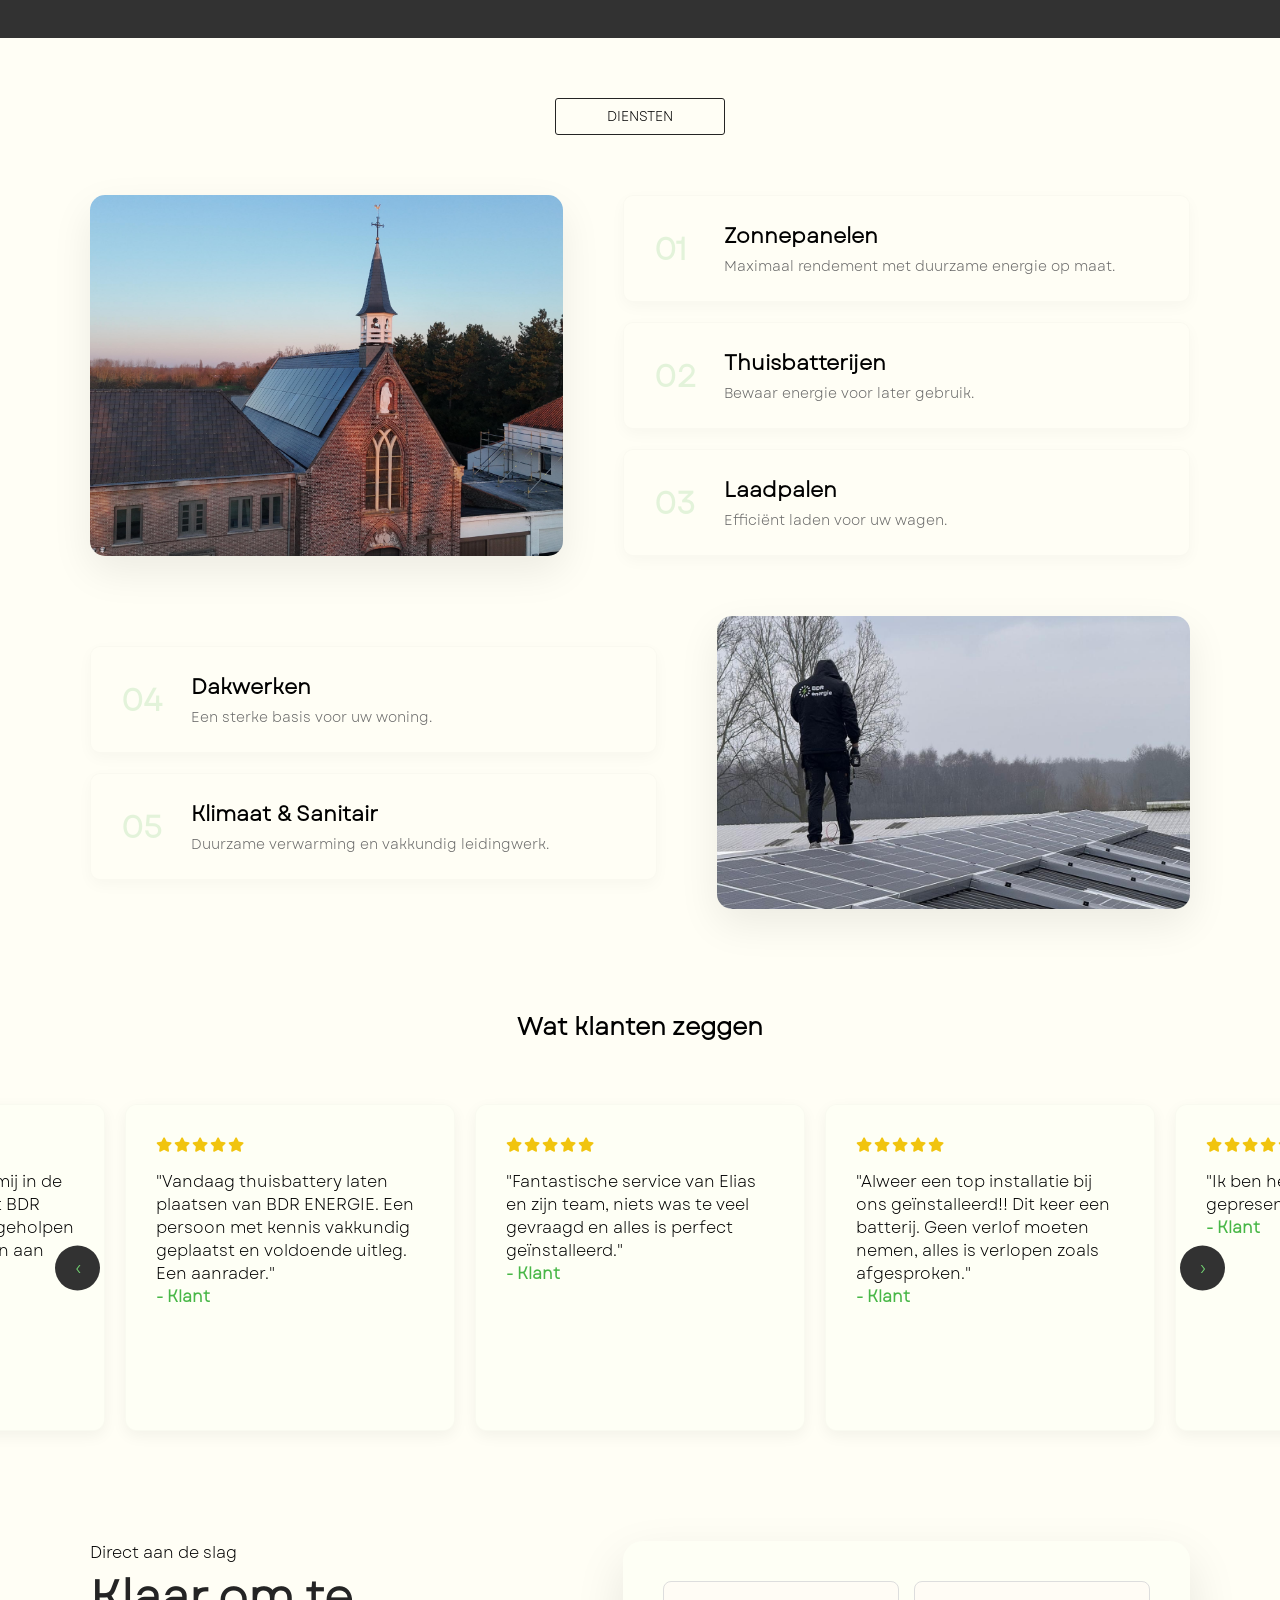
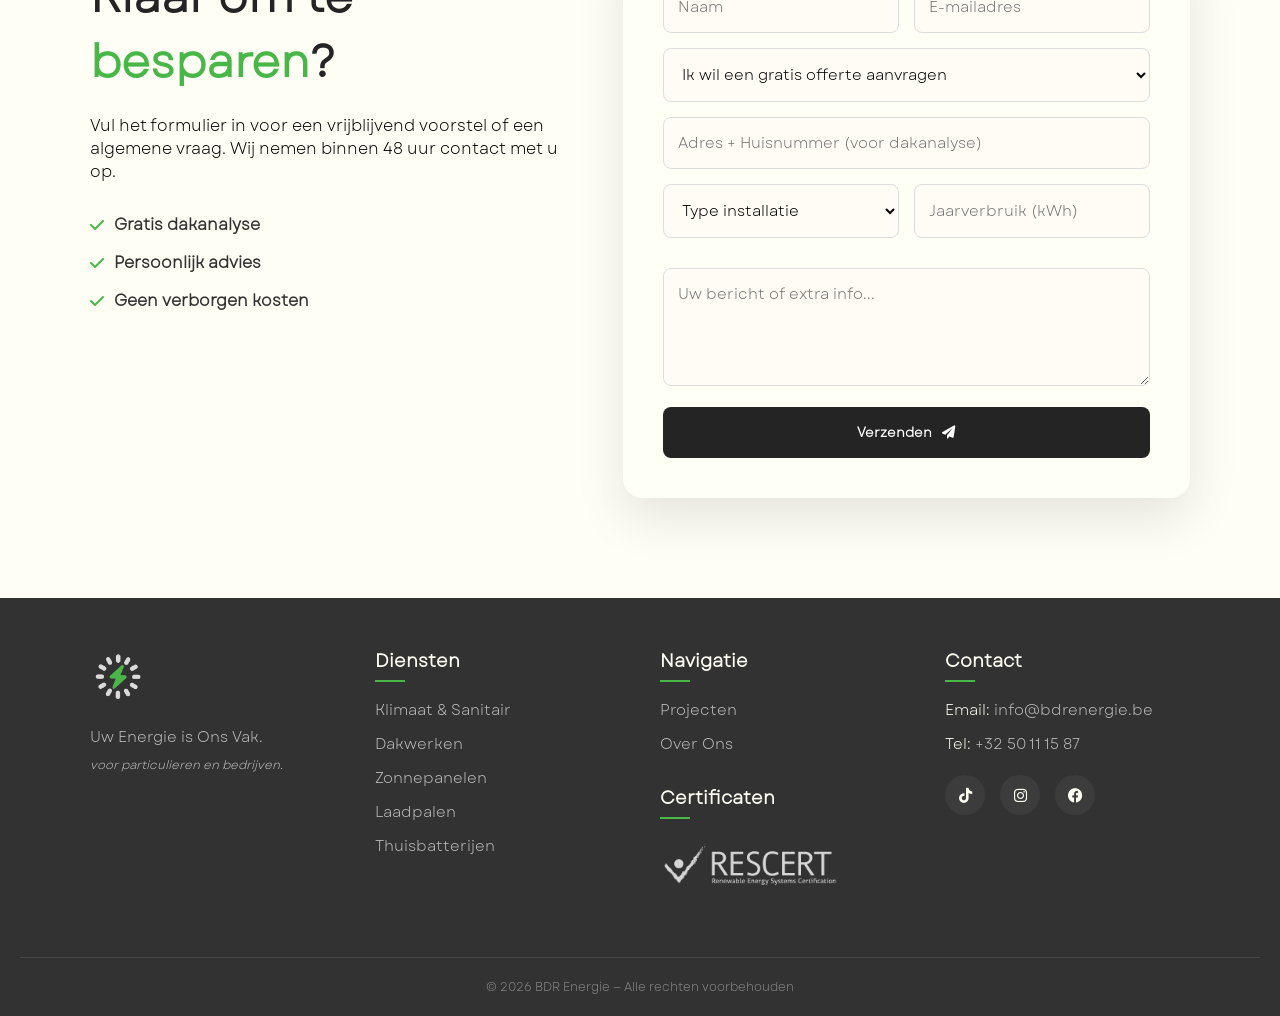
==== commit 33924175: "update" ====
--- a/index.html
+++ b/index.html
@@ -38,9 +38,7 @@
           <source src="./assets/bdr_promotional_video.mp4" type="video/mp4" />
         </video>
 
-        <div class="hero-overlay">
-          <!-- For text on top of the video-->
-        </div>
+        <div class="hero-overlay"></div>
       </div>
     </span>
 
@@ -359,7 +357,7 @@
         <div class="offerte-card">
           <form class="bdr-offerte-form">
             <div class="form-row">
-              <input type="text" placeholder="Naam" required />
+              <input type="text" placeholder="Naam" />
               <input type="email" placeholder="E-mailadres" required />
             </div>
 
@@ -424,7 +422,7 @@
         <div class="footer-col">
           <h4>Diensten</h4>
           <ul>
-            <li><a href="./diensten.html#sanitair">Sanitair</a></li>
+            <li><a href="./diensten.html#sanitair">Klimaat & Sanitair</a></li>
             <li><a href="./diensten.html#dakwerken">Dakwerken</a></li>
             <li><a href="./diensten.html#zonnepanelen">Zonnepanelen</a></li>
             <li><a href="./diensten.html#laadpalen">Laadpalen</a></li>
@@ -456,7 +454,7 @@
             <li>
               Email: <a href="mailto:info@bdrenergie.be">info@bdrenergie.be</a>
             </li>
-            <li>Tel: <a href="tel:+32493299175">+32 493 29 91 75</a></li>
+            <li>Tel: <a href="tel:+3250111587">+32 50 11 15 87</a></li>
           </ul>
           <div class="social-links">
             <a
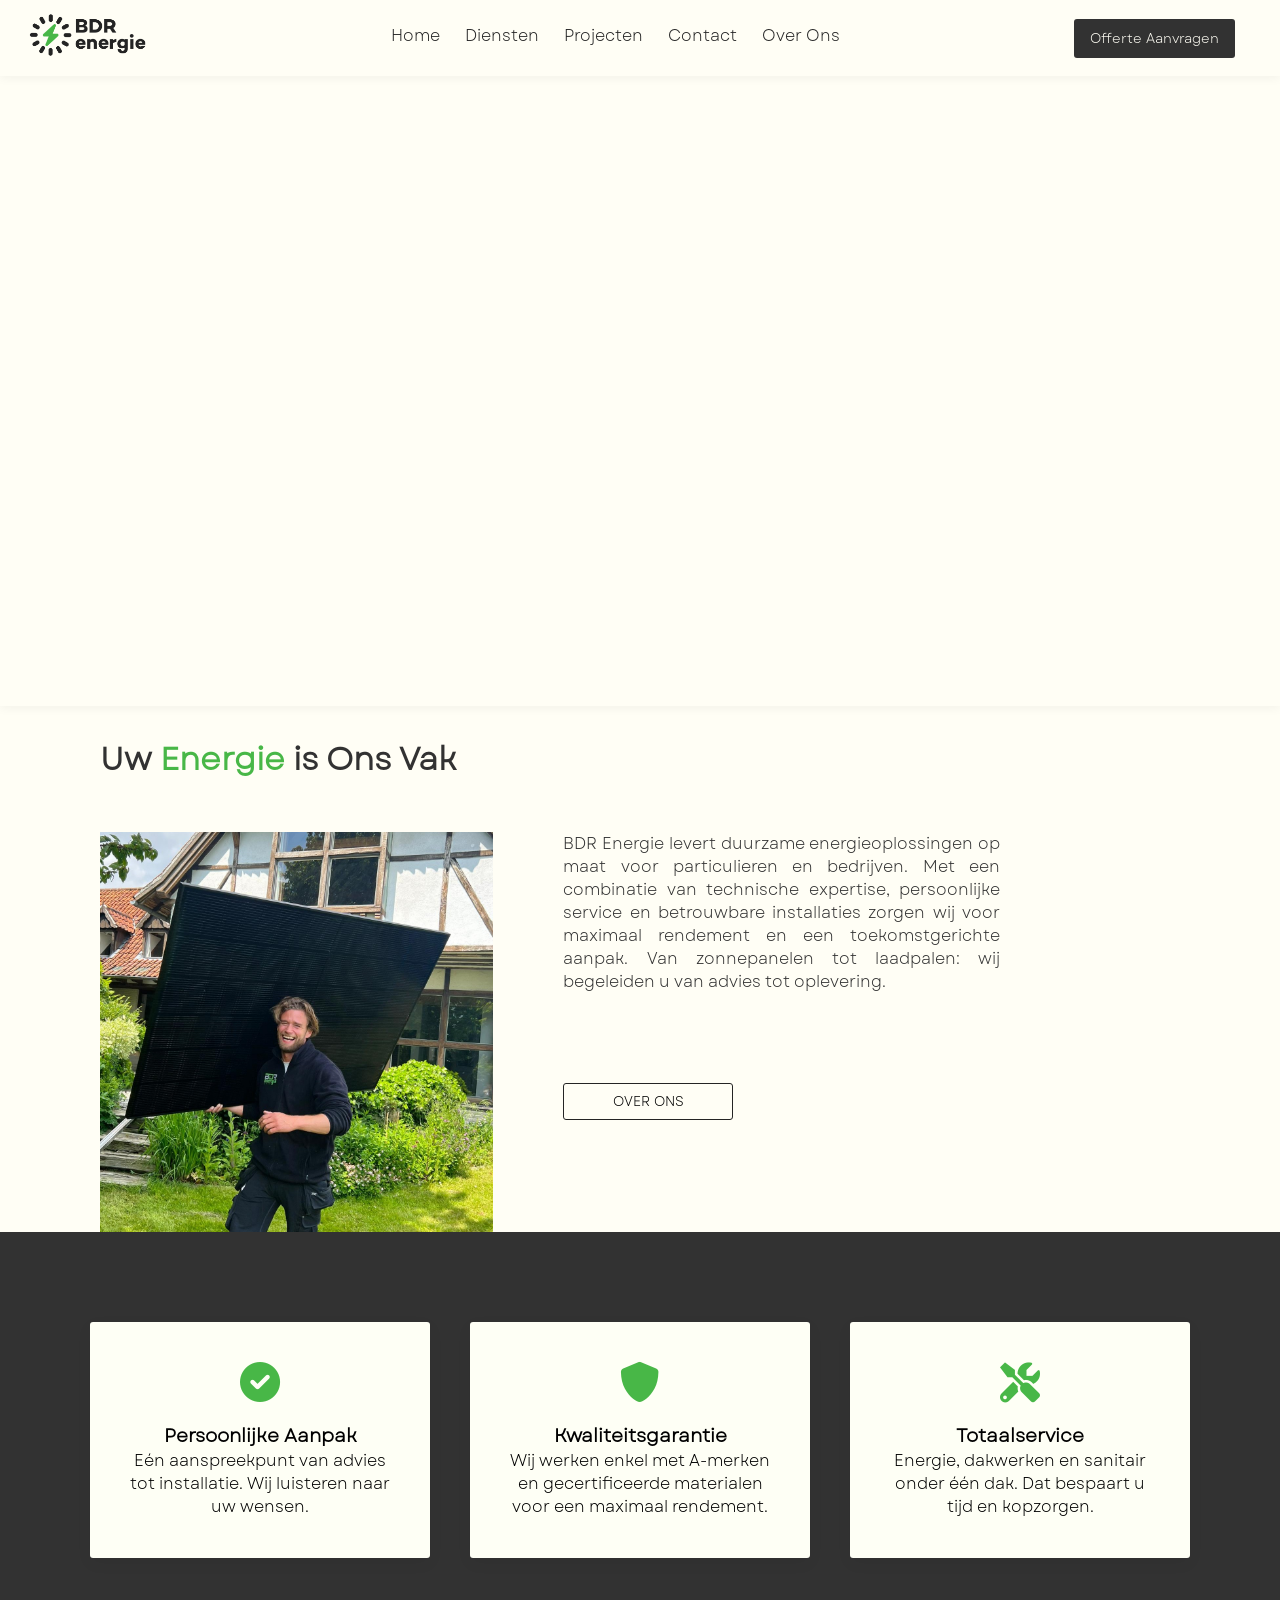
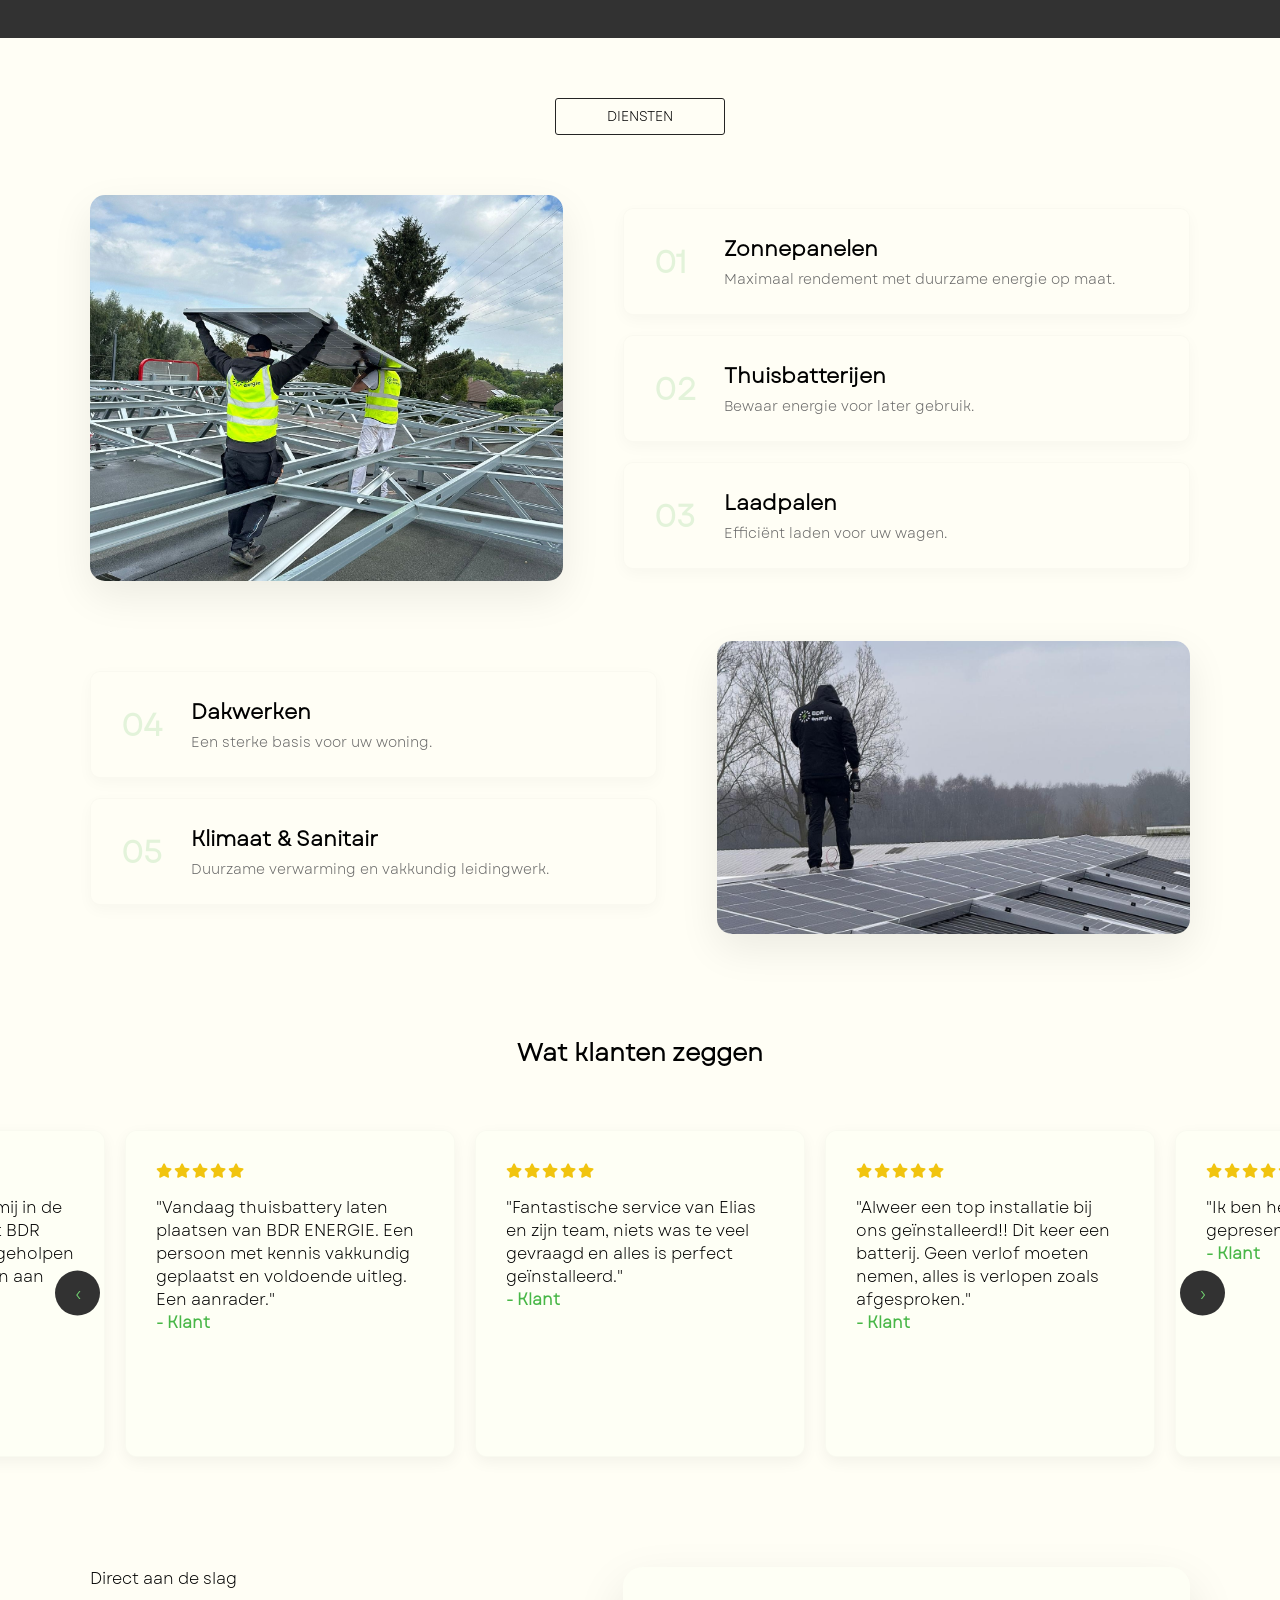
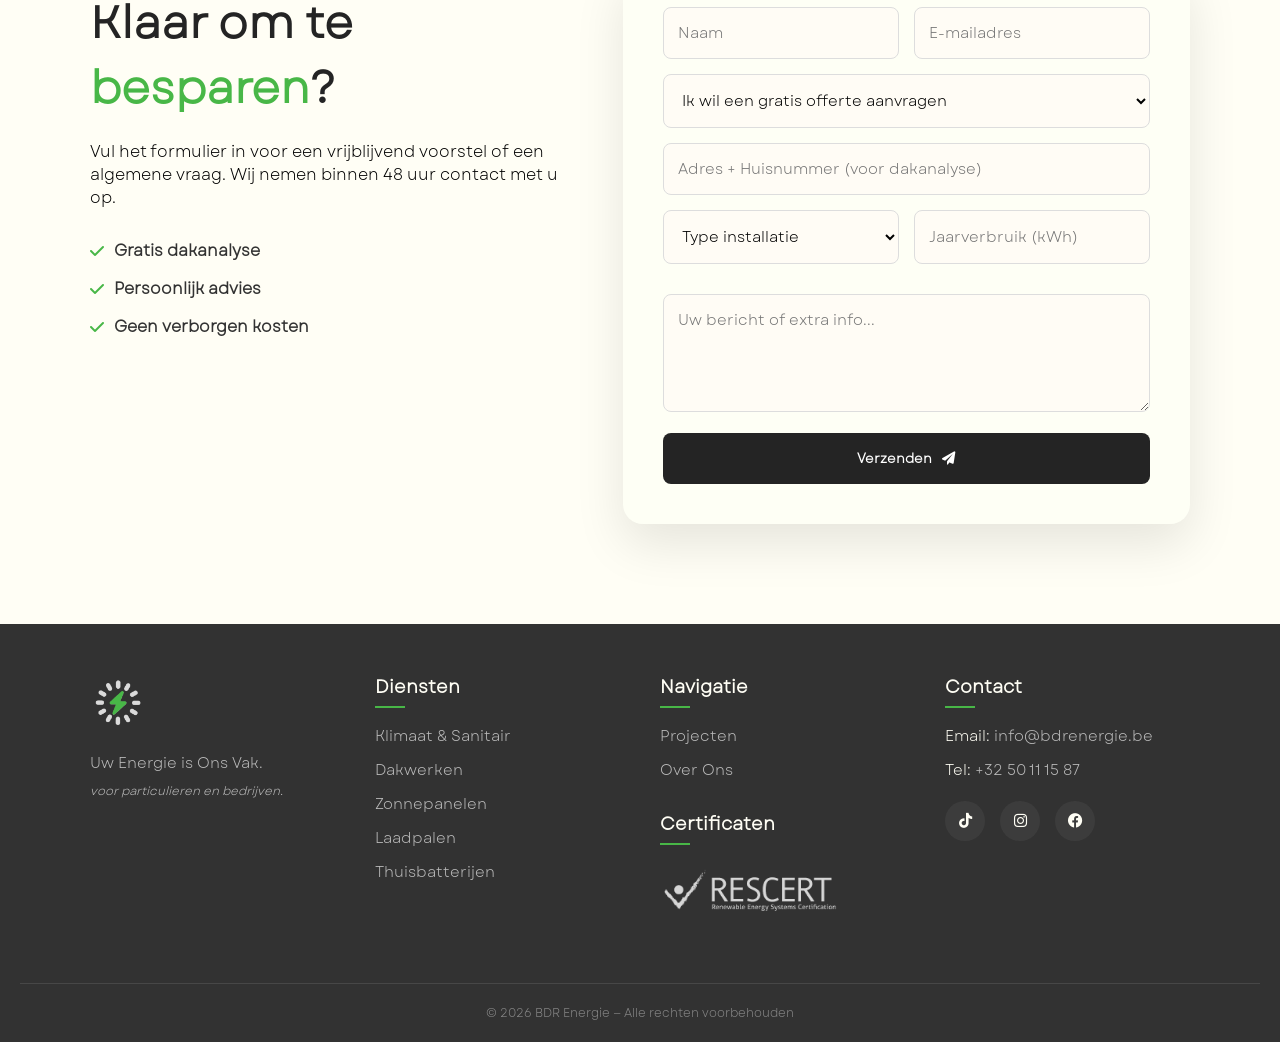
==== commit 4f8ebea3: "update" ====
--- a/index.html
+++ b/index.html
@@ -134,7 +134,7 @@
       <div class="diensten-row">
         <div class="diensten-img-container animate-on-scroll fade-in-left">
           <img
-            src="./assets/projecten/Kerk_Zonnepanelen_Lievegem.jpg"
+            src="./assets/banner_zonnepanelen.jpg"
             alt="Zonnepanelen realisatie"
           />
         </div>
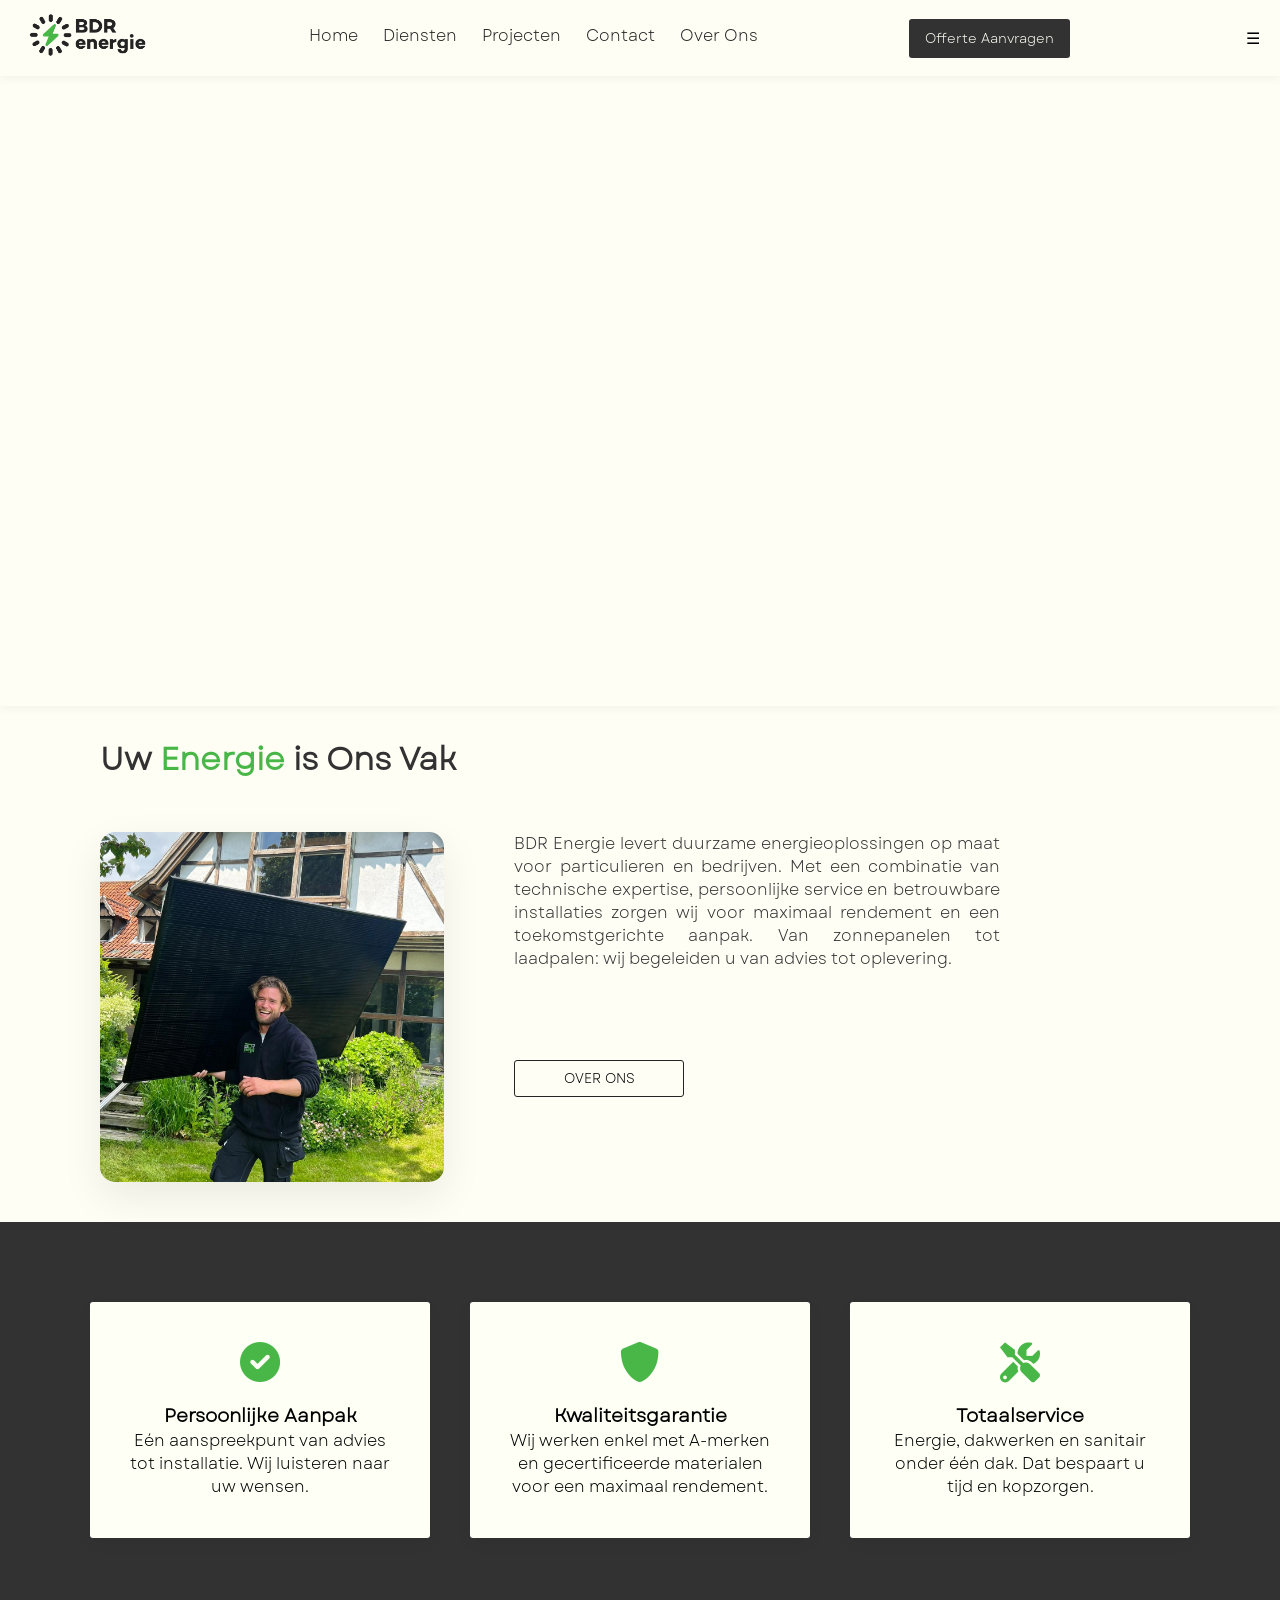
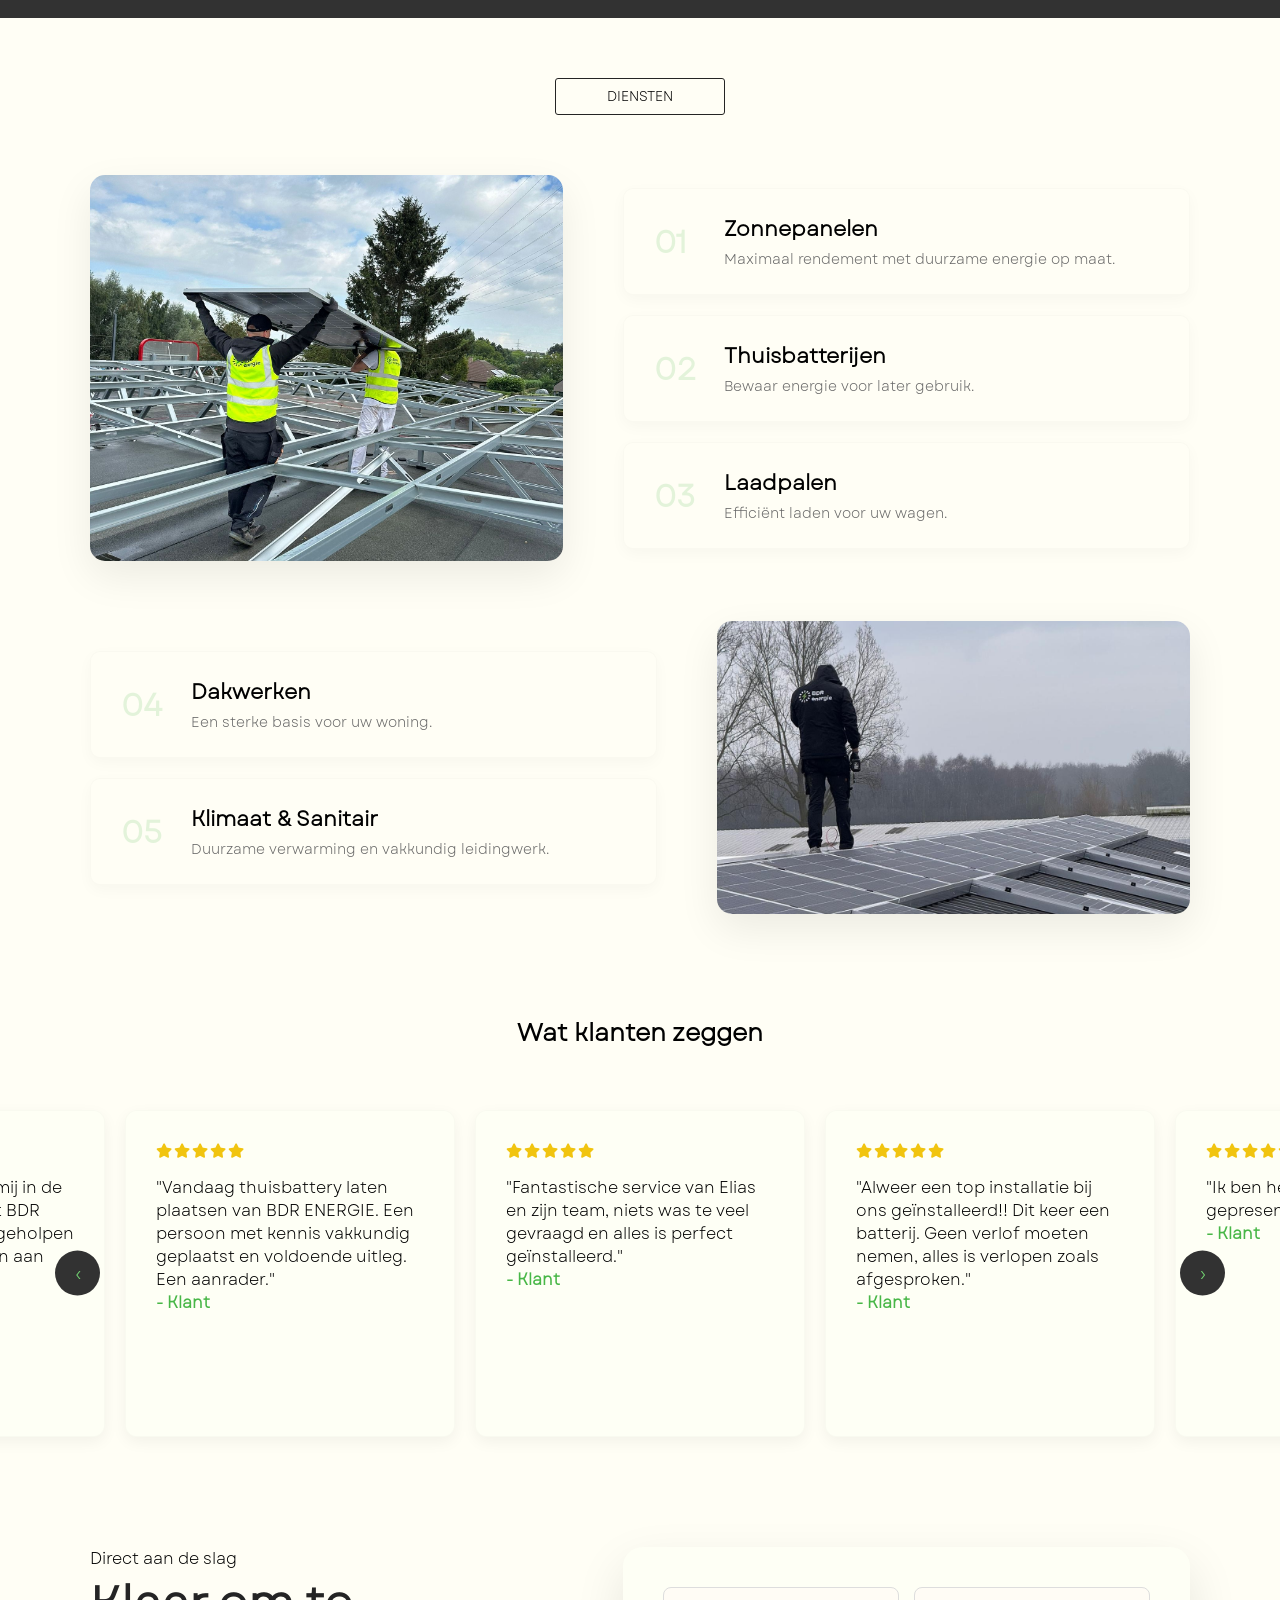
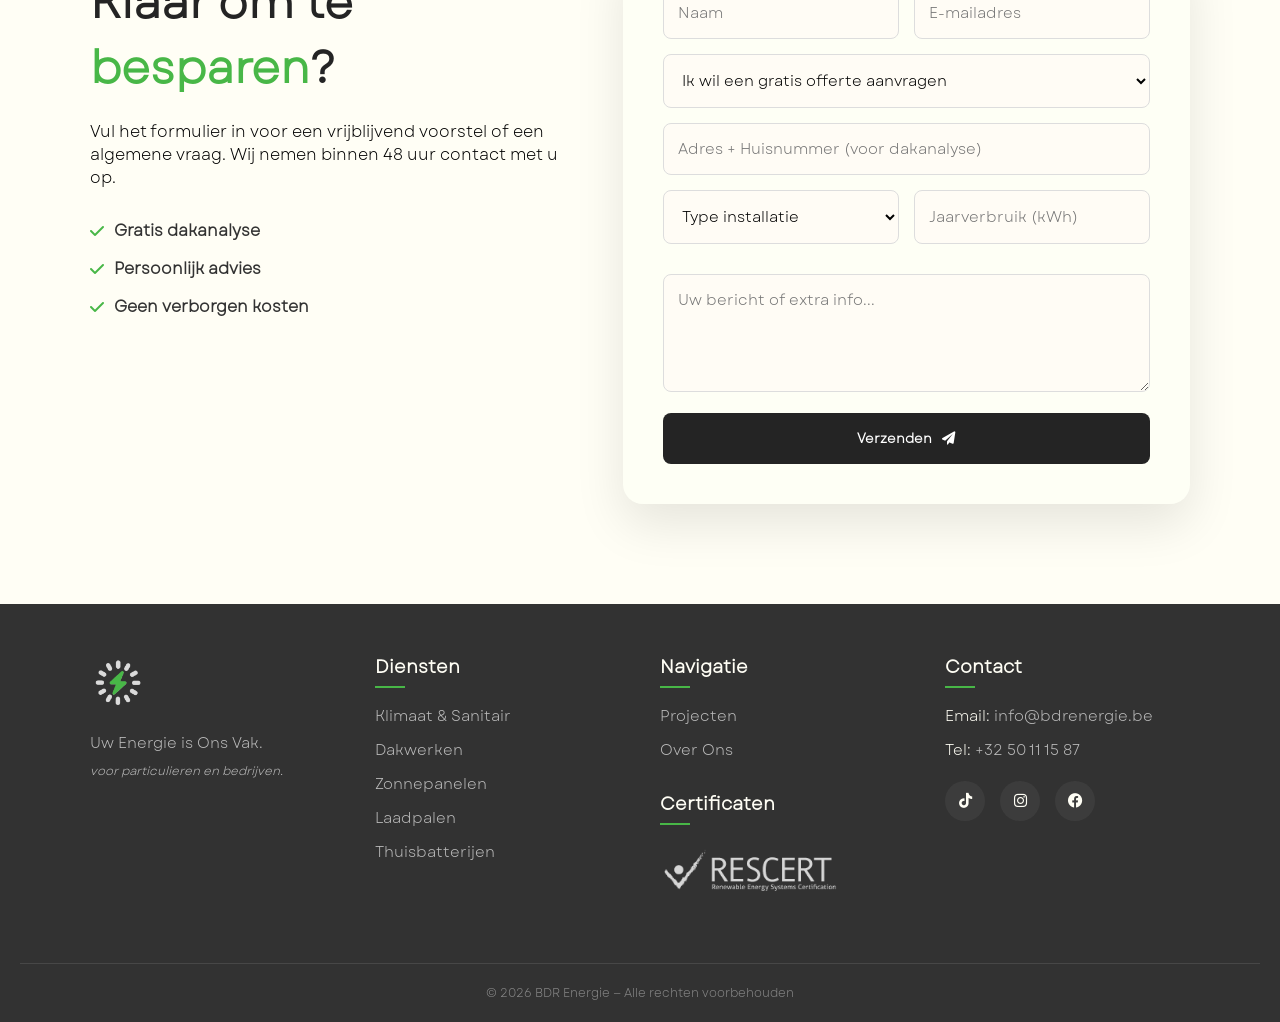
==== commit bb2489bf: "update" ====
--- a/index.html
+++ b/index.html
@@ -5,6 +5,7 @@
     <meta name="viewport" content="width=device-width, initial-scale=1.0" />
     <title>BDR Energie</title>
     <link rel="stylesheet" href="./style/main.css" />
+    <link rel="stylesheet" href="./style/mobile.css" />
     <link rel="stylesheet" href="./style/animaties.css" />
     <link rel="icon" type="image/x-icon" href="/assets/favicon.svg" />
   </head>
@@ -28,7 +29,7 @@
           Offerte Aanvragen
         </button>
 
-        <!-- <div class="hamburger" onclick="toggleMenu()">☰</div> -->
+        <div class="hamburger" onclick="toggleMenu()">☰</div>
       </div>
     </header>
 
--- a/style/main.css
+++ b/style/main.css
@@ -3,12 +3,6 @@
   font-family: Garet;
   src: url(../assets/font/Garet/Garet-Book.woff); 
 }
-
-@font-face {
-  font-family: Work-sans;
-  src: url(../assets/font/WorkSans/WorkSans-Regular.ttf); 
-} 
-
 
 :root {
   --green: #48b747;
@@ -93,7 +87,6 @@
   transition: color 0.3s ease;
 }
 
-
 .tabs a {
   text-decoration: none;
   color: var(--black);
@@ -183,6 +176,7 @@
   justify-content: space-between;
   margin-left: 100px; 
   margin-right: 100px;
+  margin-bottom: 40px;
   gap: 70px;
 }
 
@@ -209,47 +203,13 @@
 }
 
 #over-ons-pic {
-  height: 400px;
+  height: 350px;
+  border-radius: 15px;
+  box-shadow: 0 15px 40px rgba(0,0,0,0.08);
 }
 
 /* ============ Sectie: Waarden ============ */ 
 
-/* 
-.waarden-container{
-  background-color: var(--dark);
-  color: var(--white);
-
-  height: 350px;
-  display: flex;
-  flex-direction: row;
-  justify-content: center;
-  gap: 60px;
-
-  padding: 70px 100px;
-}
-
-.waarde{
-  display: flex;
-  flex-direction: column;
-  background-color: var(--white);
-  color: var(--dark);
-
-  border: 1px solid #eee4db;
-  width: 300px;
-  border-radius: 4px;
-}
-
-.waarde h3{
-  padding: 25px 35px 55px 20px;
-  border-bottom: 1px solid #eee4db;
-  height: 50px;
-}
-
-.waarde p {
-  padding: 20px;
-} */
-
-/* Waarden Grid */
 .our-values {
   background: #323232;
   padding: 80px 20px;
@@ -258,7 +218,7 @@
 
 .values-header { 
   text-align: center; 
-  margin-bottom: 50px; 
+  margin-bottom: 40px; 
 }
 
 .values-grid {
@@ -292,7 +252,7 @@
 .diensten {
   padding: 60px 20px;
   padding-bottom: 0px;
-  overflow: hidden; /* Belangrijk: voorkomt horizontale scrollbar bij animatie */
+  overflow: hidden;
 }
 
 .diensten-btn-area button {
@@ -319,12 +279,10 @@
   align-items: center;
 }
 
-/* Wisselt de layout om voor de tweede rij */
 .diensten-row.reverse {
   grid-template-columns: 1.2fr 1fr;
 }
 
-/* Afbeelding Container Stijl */
 .diensten-img-container {
   width: 100%;
   height: 100%;
@@ -340,7 +298,6 @@
   display: block;
 }
 
-/* Diensten Lijst Stijl */
 .diensten-list {
   display: flex;
   flex-direction: column;
@@ -384,7 +341,6 @@
   font-size: 14px;
 }
 
-/* Pijl icoon bij hover */
 .list-arrow {
   position: absolute;
   right: 25px;
@@ -514,6 +470,7 @@
   transform: translateY(-5px);
   border-color: var(--green);
   box-shadow: 0 10px 25px rgba(0,0,0,0.1);
+  cursor: default;
 }
 
 /* ============ Sectie: Offerte ============ */
@@ -556,7 +513,6 @@
 
 .feat i { color: var(--green); }
 
-/* De Form Card */
 .offerte-card {
   background: #fefff5;
   padding: 40px;
@@ -594,7 +550,6 @@
   border-color: var(--green);
 }
 
-/* Animatie voor de extra velden */
 .hidden-fields {
   max-height: 0;
   overflow: hidden;
@@ -603,12 +558,11 @@
 }
 
 .hidden-fields.show {
-  max-height: 500px; /* Genoeg ruimte voor de velden */
+  max-height: 500px; 
   opacity: 1;
   margin-bottom: 15px;
 }
 
-/* De knop (stijl van je offertebtn) */
 .submit-btn {
   width: 100%;
   background: var(--black);
@@ -631,14 +585,6 @@
   box-shadow: 0 10px 20px rgba(72, 183, 71, 0.2);
 }
 
-/* Mobiel */
-@media (max-width: 850px) {
-  .offerte-container { grid-template-columns: 1fr; gap: 40px; }
-  .offerte-text { text-align: center; }
-  .form-row { grid-template-columns: 1fr; }
-}
-
-
 /* ============ Footer ============ */ 
 
 .footer {
@@ -659,7 +605,6 @@
 .footer-logo {
   height: 55px;
   margin-bottom: 15px;
-  /* filter: brightness(10); Maakt logo wit als het dat nog niet is */
 }
 
 .footer-container .brand span{
@@ -674,7 +619,6 @@
   position: relative;
 }
 
-/* Groen streepje onder de titels */
 .footer-col h4::after {
   content: '';
   position: absolute;
@@ -707,10 +651,9 @@
 
 .footer-col a:hover {
   color: var(--green);
-  padding-left: 5px; /* Subtiele verschuiving bij hover */
-}
-
-/* Certificaten */
+  padding-left: 5px; 
+}
+
 .cert-title {
   margin-top: 30px;
 }
@@ -730,7 +673,6 @@
   cursor: pointer;
 }
 
-/* Social Media */
 .social-links {
   display: flex;
   gap: 15px;
@@ -752,7 +694,7 @@
 .social-icon:hover {
   background: var(--green);
   transform: translateY(-3px);
-  padding-left: 0 !important; /* Voorkomt de li-hover verschuiving */
+  padding-left: 0 !important;
 }
 
 .footer-bottom {
--- a/style/mobile.css
+++ b/style/mobile.css
@@ -0,0 +1,182 @@
+/* ============ Homepagina ============ */
+
+@media (max-width: 1024px) {
+    .over-ons-container {
+        margin-left: 20px;
+        margin-right: 20px;
+        gap: 40px;
+    }
+    
+    .over-ons-container div p {
+        margin-right: 0;
+    }
+}
+
+@media (max-width: 768px) {
+    .menu {
+        padding: 10px 20px;
+    }
+
+    .hero-video {
+        height: 50vh;
+    }
+
+    .over-ons h1 {
+        margin-left: 20px;
+        font-size: 1.8rem;
+        margin-top: 30px;
+    }
+
+    .over-ons-container {
+        flex-direction: column;
+        text-align: center;
+        align-items: center;
+    }
+
+    .over-ons-container div {
+        gap: 30px;
+    }
+
+    .over-ons button {
+        margin: 0 auto;
+    }
+
+    #over-ons-pic {
+        width: 100%;
+        max-width: 400px;
+        height: auto;
+    }
+
+    .values-grid {
+        grid-template-columns: 1fr;
+        padding: 0 10px;
+    }
+
+    .diensten-row, .diensten-row.reverse {
+        grid-template-columns: 1fr;
+        gap: 20px;
+    }
+
+    .diensten-img-container {
+        height: 250px;
+        order: -1; 
+    }
+
+    .arrow {
+        display: none;
+    }
+    
+    .recensies-wrapper {
+        padding: 0 20px;
+    }
+
+    .review {
+        min-width: 280px;
+        width: 280px;
+    }
+
+    .offerte-container {
+        grid-template-columns: 1fr;
+        gap: 40px;
+    }
+
+    .offerte-text {
+        text-align: center;
+    }
+
+    .offerte-text h2 {
+        font-size: 2rem;
+    }
+
+    .offerte-features {
+        align-items: center;
+    }
+
+    .offerte-card {
+        padding: 20px;
+    }
+}
+
+@media (max-width: 480px) {
+    .form-row {
+        grid-template-columns: 1fr;
+    }
+    
+    .footer-container {
+        grid-template-columns: 1fr;
+        text-align: center;
+    }
+
+    .footer-col h4::after {
+        left: 50%;
+        transform: translateX(-50%);
+    }
+
+    .social-links {
+        justify-content: center;
+    }
+}
+
+/* ============ Page: Contact ============ */ 
+
+@media (max-width: 850px) {
+  .contact-grid { grid-template-columns: 1fr; }
+  .contact-page { margin-top: 20px; }
+}
+
+/* ============ Page: Diensten ============ */
+
+@media (max-width: 950px) {
+  .service-block, 
+  .service-block:nth-child(even) {
+    flex-direction: column;
+    gap: 40px;
+    margin-bottom: 100px;
+    text-align: center;
+  }
+
+  .service-content li {
+    justify-content: center;
+  }
+
+  .service-image img {
+    height: 300px;
+  }
+
+  .service-content h2 {
+    font-size: 2rem;
+  }
+}
+
+@media (max-width: 900px) {
+  .diensten-row, .diensten-row.reverse {
+    grid-template-columns: 1fr;
+    gap: 30px;
+  }
+  .diensten-img-container {
+    height: 250px;
+    order: -1;
+  }
+}
+
+/* ============ Page: Over Ons ============ */
+
+@media (max-width: 768px) {
+    .team-grid {
+        grid-template-columns: repeat(2, 1fr);
+        max-width: 600px; 
+    }
+}
+
+@media (max-width: 480px) {
+    .team-grid {
+        grid-template-columns: 1fr;
+        max-width: 300px; 
+    }
+}
+
+@media (max-width: 900px) {
+  .about-container { grid-template-columns: 1fr; }
+  .about-image { order: -1; } 
+  .about-image img { box-shadow: 10px 10px 0px var(--green); }
+}
--- a/style/animaties.css
+++ b/style/animaties.css
@@ -1,5 +1,3 @@
-/* ============ Knop Animaties ============ */
-
 .over-ons button, 
 .diensten button {
   transition: all 0.3s cubic-bezier(0.4, 0, 0.2, 1);
@@ -21,48 +19,32 @@
 }
 
 #offertebtn:hover {
-  background-color: var(--green); /* Verandert naar groen bij hover */
-  transform: scale(1.05); /* Subtiel groter worden */
+  background-color: var(--green); 
+  transform: scale(1.05);
   box-shadow: 0 5px 15px rgba(72, 183, 71, 0.3);
 }
 
 #offertebtn:active {
-  transform: scale(0.98); /* "Klik" effect */
+  transform: scale(0.98); 
 }
 
-/* ============ SCROLL ANIMATIES - Diensten sectie Home ============ */
+/* ============ Diensten sectie Home ============ */
 
-/* Basis stand: Verbergen */
 .animate-on-scroll {
   opacity: 0;
-  transition: all 0.6s cubic-bezier(0.215, 0.61, 0.355, 1); /* Soepele out-back curve */
+  transition: all 0.6s cubic-bezier(0.215, 0.61, 0.355, 1); 
   will-change: transform, opacity;
 }
 
-/* Richting: Van Links */
 .fade-in-left {
   transform: translateX(-50px);
 }
 
-/* Richting: Van Rechts */
 .fade-in-right {
   transform: translateX(50px);
 }
 
-/* Eindstand: Zichtbaar (toegevoegd door JS) */
 .animate-on-scroll.is-visible {
   opacity: 1;
   transform: translateX(0);
-}
-
-/* Responsive */
-@media (max-width: 900px) {
-  .diensten-row, .diensten-row.reverse {
-    grid-template-columns: 1fr;
-    gap: 30px;
-  }
-  .diensten-img-container {
-    height: 250px;
-    order: -1; /* Afbeelding bovenop mobiel */
-  }
 }
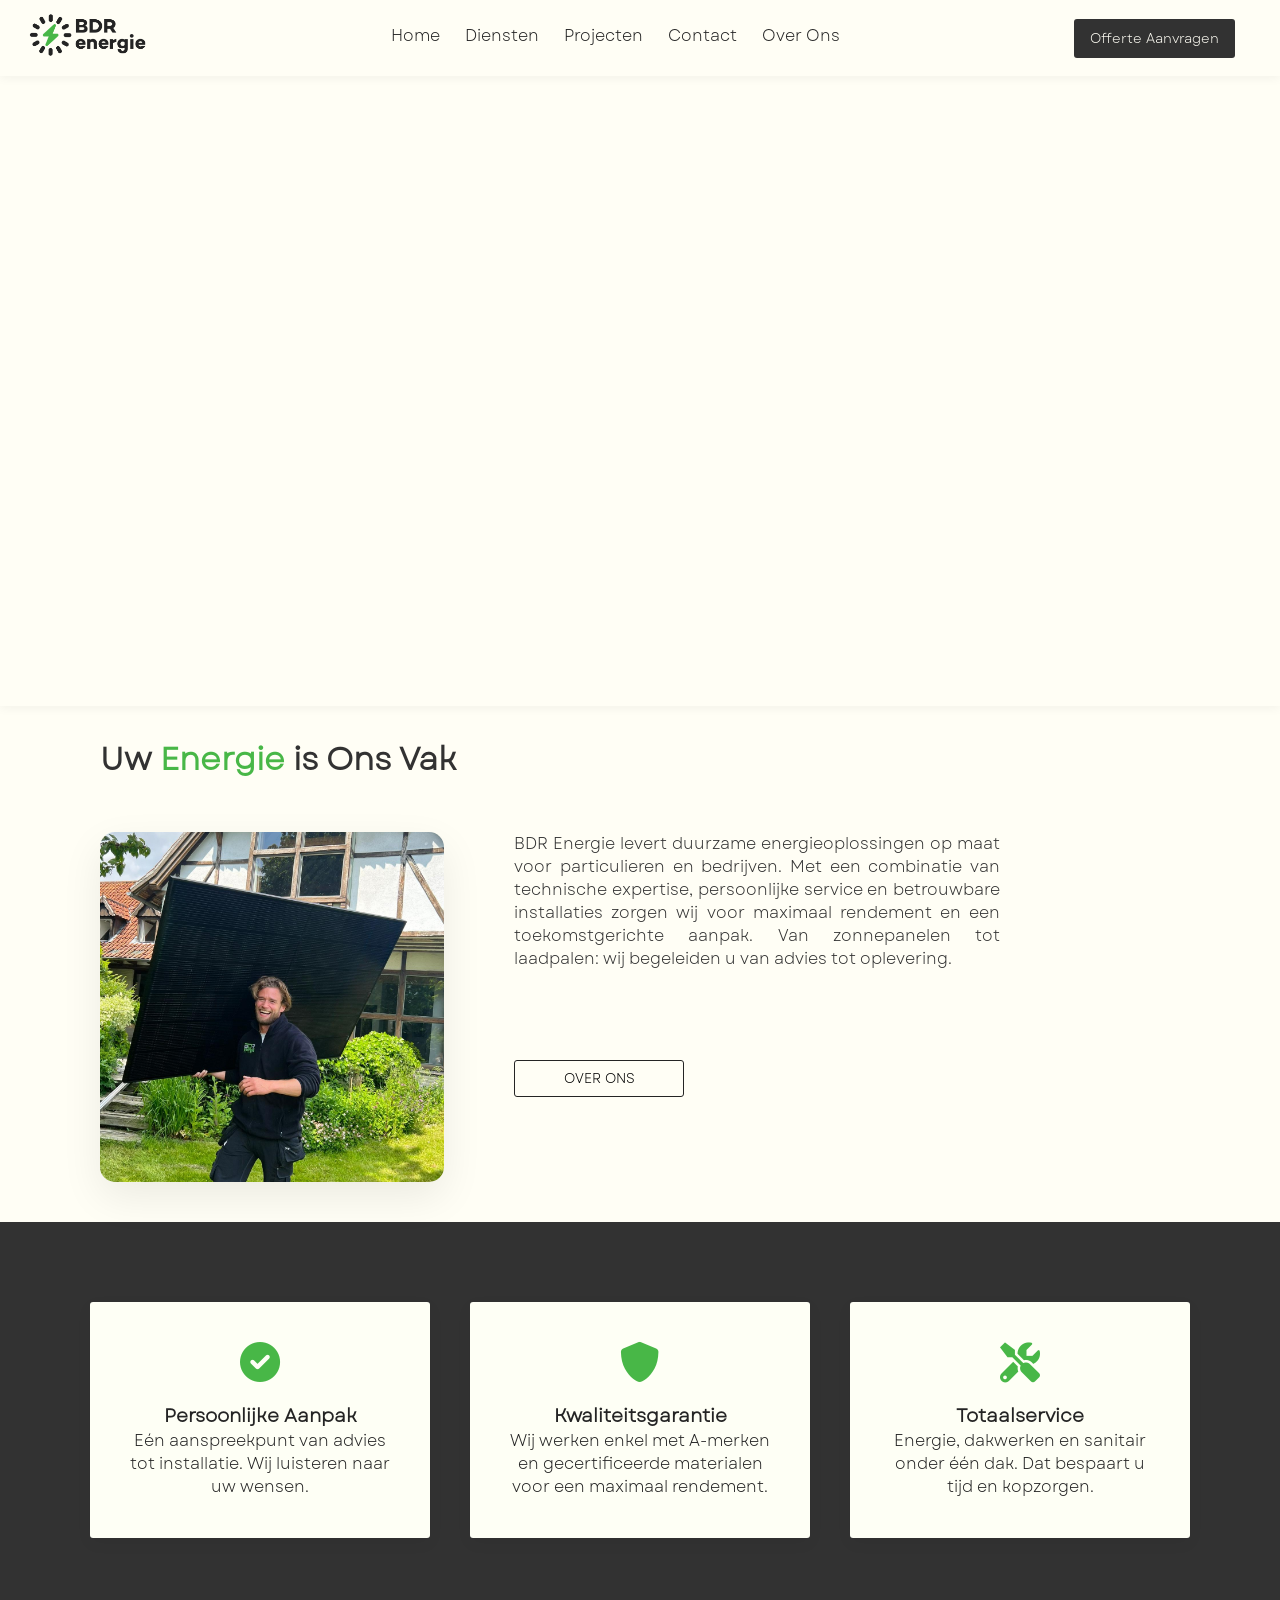
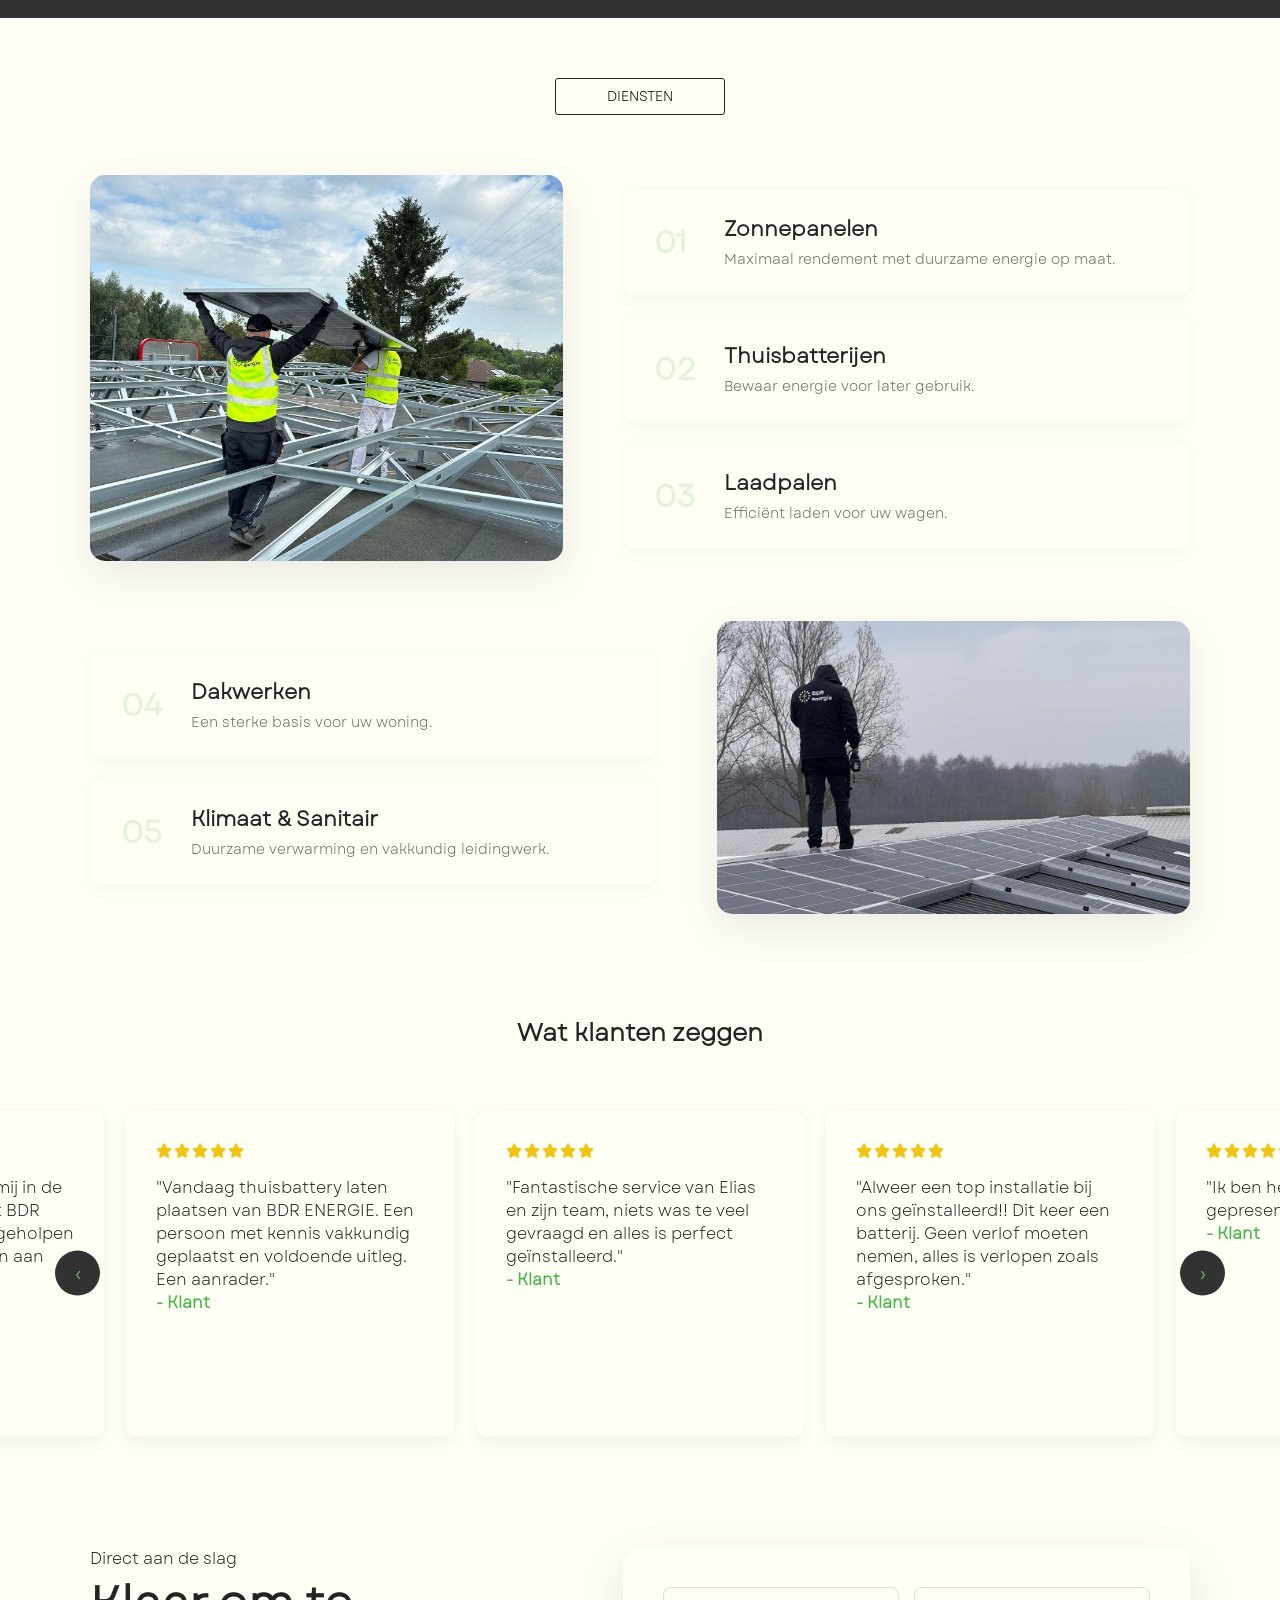
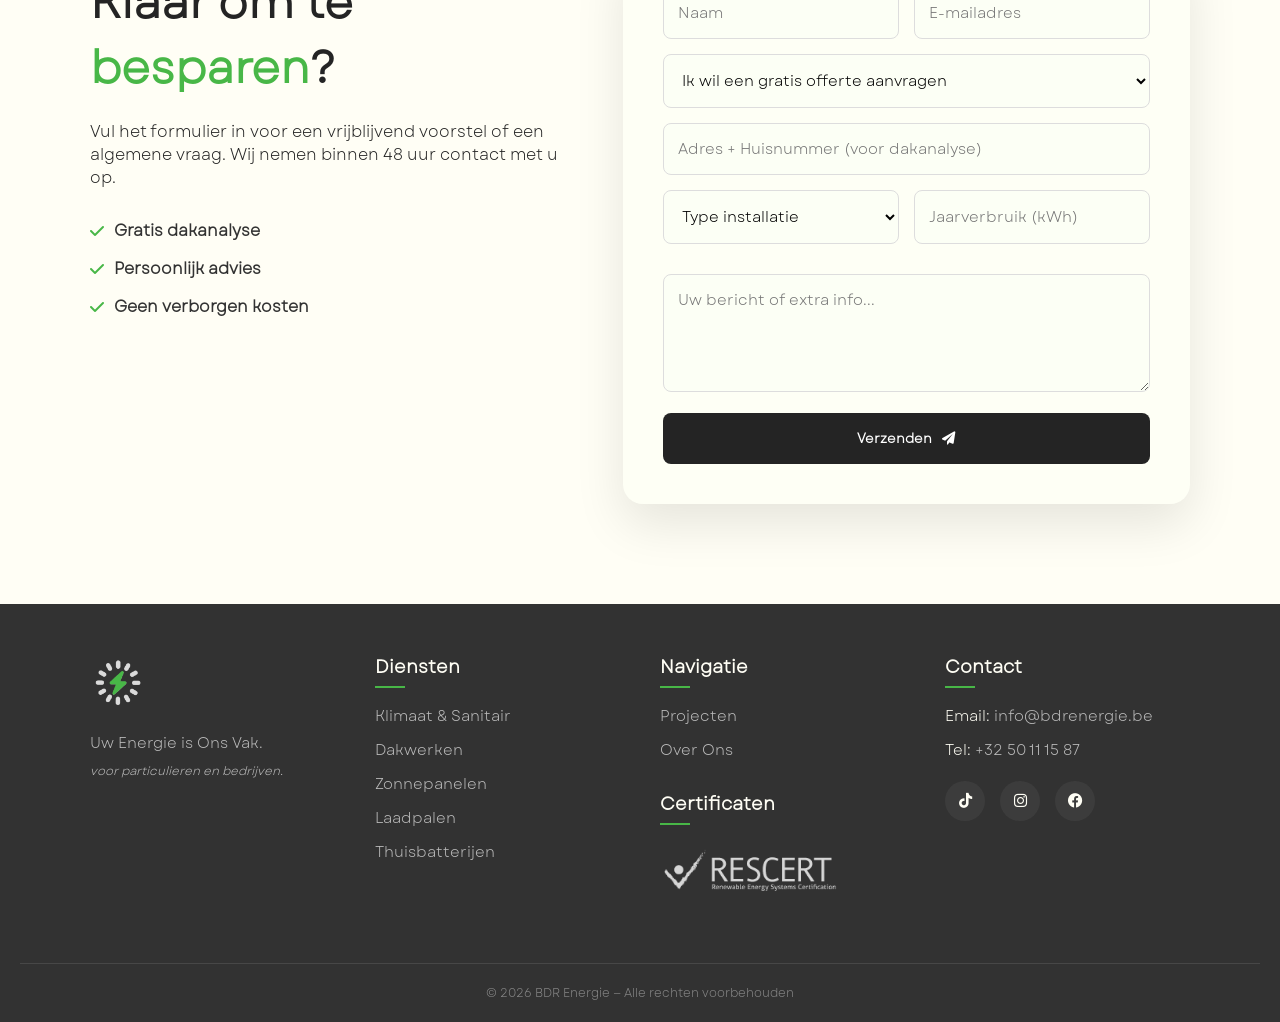
==== commit 67302261: "update options" ====
--- a/index.html
+++ b/index.html
@@ -384,6 +384,8 @@
                   <option value="zonnepanelen">Zonnepanelen</option>
                   <option value="batterij">Thuisbatterij</option>
                   <option value="laadpaal">Laadpaal</option>
+                  <option value="totaal">Airco's</option>
+                  <option value="totaal">Sanitair</option>
                   <option value="totaal">Totaalpakket</option>
                 </select>
                 <input type="number" placeholder="Jaarverbruik (kWh)" />
--- a/style/main.css
+++ b/style/main.css
@@ -1,22 +1,22 @@
 /* styles.css */
 @font-face {
   font-family: Garet;
-  src: url(../assets/font/Garet/Garet-Book.woff); 
+  src: url(../assets/font/Garet/Garet-Book.woff);
 }
 
 :root {
   --green: #48b747;
   --black: #242424;
   --purple: #c39bd5;
-  --white: #fffef5; 
-  --dark: #323232; 
-  --pastel-green: #73d673; 
+  --white: #fffef5;
+  --dark: #323232;
+  --pastel-green: #73d673;
 }
 
 * {
   margin: 0;
   padding: 0;
-  font-family: Garet,'Inter', sans-serif;
+  font-family: Garet, 'Inter', sans-serif;
 }
 
 html {
@@ -25,9 +25,10 @@
 
 body {
   background: var(--white);
-}
-
-/* ============ Header ============ */ 
+  color: var(--black);
+}
+
+/* ============ Header ============ */
 
 .header {
   width: 100%;
@@ -51,7 +52,14 @@
   justify-content: space-between;
 
   background-color: var(--white);
-  box-shadow: 0 2px 10px rgba(0,0,0,0.05);
+  box-shadow: 0 2px 10px rgba(0, 0, 0, 0.05);
+}
+
+.hamburger {
+  display: none;
+  font-size: 28px;
+  cursor: pointer;
+  color: var(--black);
 }
 
 .tabs {
@@ -62,7 +70,7 @@
 
 .tabs li {
   position: relative;
-  padding-bottom: 5px; 
+  padding-bottom: 5px;
   cursor: pointer;
 }
 
@@ -92,18 +100,10 @@
   color: var(--black);
 }
 
-#offertebtn{
-  background-color: var(--black);
-  padding: 10px;
-  border-radius: 3px;
-  border: none;
-  color: var(--white);
-  margin-right: 25px;
-}
-
 #offertebtn {
   position: relative;
   overflow: hidden;
+  margin-right: 25px;
 
   background-color: var(--dark);
   color: var(--white);
@@ -113,12 +113,12 @@
   cursor: pointer;
 }
 
-.header-video{
+.header-video {
   display: flex;
   flex-direction: row;
   justify-content: center;
 
-  box-shadow: 0 2px 10px rgba(0,0,0,0.05);
+  box-shadow: 0 2px 10px rgba(0, 0, 0, 0.05);
   margin-bottom: 30px;
 }
 
@@ -135,7 +135,7 @@
   filter: brightness(0.8);
 
   position: relative;
-  z-index: -1; 
+  z-index: -1;
   display: block;
 }
 
@@ -153,12 +153,12 @@
   content: \"\";
   position: absolute;
   inset: 0;
-  background: rgba(0,0,0,0.4);
-}
-
-/* ============ Section: Over ons ============ */ 
-
-.over-ons h1{
+  background: rgba(0, 0, 0, 0.4);
+}
+
+/* ============ Section: Over ons ============ */
+
+.over-ons h1 {
   margin-left: 100px;
   margin-bottom: 50px;
 
@@ -166,21 +166,21 @@
   font-size: xx-large;
 }
 
-#word{
+#word {
   color: var(--green);
 }
 
-.over-ons-container{
+.over-ons-container {
   display: flex;
   flex-direction: row;
   justify-content: space-between;
-  margin-left: 100px; 
+  margin-left: 100px;
   margin-right: 100px;
   margin-bottom: 40px;
   gap: 70px;
 }
 
-.over-ons-container div{
+.over-ons-container div {
   display: flex;
   flex-direction: column;
   gap: 90px;
@@ -205,10 +205,10 @@
 #over-ons-pic {
   height: 350px;
   border-radius: 15px;
-  box-shadow: 0 15px 40px rgba(0,0,0,0.08);
-}
-
-/* ============ Sectie: Waarden ============ */ 
+  box-shadow: 0 15px 40px rgba(0, 0, 0, 0.08);
+}
+
+/* ============ Sectie: Waarden ============ */
 
 .our-values {
   background: #323232;
@@ -216,9 +216,9 @@
   padding-top: 40px;
 }
 
-.values-header { 
-  text-align: center; 
-  margin-bottom: 40px; 
+.values-header {
+  text-align: center;
+  margin-bottom: 40px;
 }
 
 .values-grid {
@@ -235,10 +235,12 @@
   border-radius: 3px;
   text-align: center;
   transition: transform 0.3s ease;
-  box-shadow: 0 5px 15px rgba(0,0,0,0.05);
-}
-
-.value-card:hover { transform: translateY(-5px); }
+  box-shadow: 0 5px 15px rgba(0, 0, 0, 0.05);
+}
+
+.value-card:hover {
+  transform: translateY(-5px);
+}
 
 .value-card i {
   font-size: 2.5rem;
@@ -247,7 +249,7 @@
 }
 
 
-/* ============ Sectie: Diensten ============ */ 
+/* ============ Sectie: Diensten ============ */
 
 .diensten {
   padding: 60px 20px;
@@ -288,7 +290,7 @@
   height: 100%;
   border-radius: 15px;
   overflow: hidden;
-  box-shadow: 0 15px 40px rgba(0,0,0,0.08);
+  box-shadow: 0 15px 40px rgba(0, 0, 0, 0.08);
 }
 
 .diensten-img-container img {
@@ -317,8 +319,8 @@
   display: flex;
   align-items: center;
   gap: 20px;
-  box-shadow: 0 5px 15px rgba(0,0,0,0.03);
-  border: 1px solid rgba(0,0,0,0.02);
+  box-shadow: 0 5px 15px rgba(0, 0, 0, 0.03);
+  border: 1px solid rgba(0, 0, 0, 0.02);
   transition: all 0.3s ease;
   position: relative;
 }
@@ -362,13 +364,13 @@
   transform: translateX(0);
 }
 
-/* ============ Sectie: Recensies ============ */ 
+/* ============ Sectie: Recensies ============ */
 
 .recensies {
   margin-bottom: 50px;
   padding: 40px 0;
   background: var(--white);
-  overflow: hidden; 
+  overflow: hidden;
 }
 
 .recensies-header {
@@ -379,7 +381,7 @@
 
 .recensies-wrapper {
   position: relative;
-  max-width: 1050px; 
+  max-width: 1050px;
   margin: 0 auto;
   display: flex;
   align-items: center;
@@ -388,7 +390,7 @@
 
 .recensies-track-container {
   width: 100%;
-  overflow: hidden; 
+  overflow: hidden;
   padding: 20px 0;
 }
 
@@ -400,13 +402,13 @@
 }
 
 .review {
-  width: 330px; /* Vaste breedte */
+  width: 330px;
   padding: 30px;
   background: #fefff5;
   border-radius: 12px;
   flex-shrink: 0;
-  box-shadow: 0 5px 15px rgba(0,0,0,0.05);
-  border: 1px solid rgba(0,0,0,0.02);
+  box-shadow: 0 5px 15px rgba(0, 0, 0, 0.05);
+  border: 1px solid rgba(0, 0, 0, 0.02);
   box-sizing: border-box;
   min-width: 330px;
 }
@@ -433,8 +435,13 @@
   justify-content: center;
 }
 
-.arrow.left { left: -60px; }
-.arrow.right { right: -60px; }
+.arrow.left {
+  left: -60px;
+}
+
+.arrow.right {
+  right: -60px;
+}
 
 .recensies-track {
   display: flex;
@@ -445,7 +452,7 @@
 
 /* sterren */
 .stars {
-  color: #f1c40f; 
+  color: #f1c40f;
   margin-bottom: 15px;
   font-size: 0.9rem;
 }
@@ -469,7 +476,7 @@
 .review:hover {
   transform: translateY(-5px);
   border-color: var(--green);
-  box-shadow: 0 10px 25px rgba(0,0,0,0.1);
+  box-shadow: 0 10px 25px rgba(0, 0, 0, 0.1);
   cursor: default;
 }
 
@@ -511,13 +518,15 @@
   color: var(--dark);
 }
 
-.feat i { color: var(--green); }
+.feat i {
+  color: var(--green);
+}
 
 .offerte-card {
   background: #fefff5;
   padding: 40px;
   border-radius: 20px;
-  box-shadow: 0 20px 50px rgba(0,0,0,0.1);
+  box-shadow: 0 20px 50px rgba(0, 0, 0, 0.1);
 }
 
 .form-row {
@@ -531,8 +540,8 @@
   margin-bottom: 15px;
 }
 
-.bdr-offerte-form input, 
-.bdr-offerte-form select, 
+.bdr-offerte-form input,
+.bdr-offerte-form select,
 .bdr-offerte-form textarea {
   width: 100%;
   padding: 14px;
@@ -542,10 +551,10 @@
   outline: none;
   transition: 0.3s;
   box-sizing: border-box;
-  background-color: #fffcf5;
-}
-
-.bdr-offerte-form input:focus, 
+  background-color: #fcfff5;
+}
+
+.bdr-offerte-form input:focus,
 .bdr-offerte-form select:focus {
   border-color: var(--green);
 }
@@ -558,7 +567,7 @@
 }
 
 .hidden-fields.show {
-  max-height: 500px; 
+  max-height: 500px;
   opacity: 1;
   margin-bottom: 15px;
 }
@@ -585,7 +594,7 @@
   box-shadow: 0 10px 20px rgba(72, 183, 71, 0.2);
 }
 
-/* ============ Footer ============ */ 
+/* ============ Footer ============ */
 
 .footer {
   background: var(--dark);
@@ -607,7 +616,7 @@
   margin-bottom: 15px;
 }
 
-.footer-container .brand span{
+.footer-container .brand span {
   font-size: 9pt;
   font-style: italic;
 }
@@ -651,7 +660,7 @@
 
 .footer-col a:hover {
   color: var(--green);
-  padding-left: 5px; 
+  padding-left: 5px;
 }
 
 .cert-title {
@@ -685,7 +694,7 @@
   justify-content: center;
   width: 40px;
   height: 40px;
-  background: rgba(255,255,255,0.05);
+  background: rgba(255, 255, 255, 0.05);
   border-radius: 50%;
   color: var(--white) !important;
   transition: all 0.3s ease !important;
@@ -701,7 +710,29 @@
   text-align: center;
   margin-top: 60px;
   padding-top: 20px;
-  border-top: 1px solid rgba(255,255,255,0.1);
+  border-top: 1px solid rgba(255, 255, 255, 0.1);
   font-size: 12px;
   color: #888;
+}
+
+/* =========== Scrollbar =========== */
+
+::-webkit-scrollbar {
+  width: 12px !important;
+  display: block !important;
+}
+
+::-webkit-scrollbar-track {
+  background: var(--white) !important;
+}
+
+::-webkit-scrollbar-thumb {
+  background-color: #888 !important;
+  border-radius: 10px !important;
+  border: 3px solid var(--white) !important;
+  min-height: 50px !important;
+}
+
+::-webkit-scrollbar-thumb:hover {
+  background-color: var(--green) !important;
 }
--- a/style/mobile.css
+++ b/style/mobile.css
@@ -6,7 +6,7 @@
         margin-right: 20px;
         gap: 40px;
     }
-    
+
     .over-ons-container div p {
         margin-right: 0;
     }
@@ -52,20 +52,21 @@
         padding: 0 10px;
     }
 
-    .diensten-row, .diensten-row.reverse {
+    .diensten-row,
+    .diensten-row.reverse {
         grid-template-columns: 1fr;
         gap: 20px;
     }
 
     .diensten-img-container {
         height: 250px;
-        order: -1; 
+        order: -1;
     }
 
     .arrow {
         display: none;
     }
-    
+
     .recensies-wrapper {
         padding: 0 20px;
     }
@@ -101,7 +102,7 @@
     .form-row {
         grid-template-columns: 1fr;
     }
-    
+
     .footer-container {
         grid-template-columns: 1fr;
         text-align: center;
@@ -117,66 +118,374 @@
     }
 }
 
-/* ============ Page: Contact ============ */ 
-
-@media (max-width: 850px) {
-  .contact-grid { grid-template-columns: 1fr; }
-  .contact-page { margin-top: 20px; }
+@media (max-width: 768px) {
+    .hamburger {
+        display: block;
+    }
+
+    .tabs {
+        display: none;
+        flex-direction: column;
+        position: absolute;
+        top: 70px;
+        left: 0;
+        width: 100%;
+        background: var(--white);
+        padding: 20px 40px;
+    }
+
+    .tabs.active {
+        display: flex;
+    }
+
+    .tabs li::after {
+        content: none !important;
+    }
+
+    .tabs li {
+        text-align: left;
+        padding: 15px 0;
+    }
+
+    .tabs a {
+        font-size: 1.2rem;
+    }
+
+    .tabs a:hover {
+        color: var(--black);
+    }
+
+    #offertebtn {
+        display: none;
+    }
+}
+
+/* ============ Page: Contact ============ */
+
+@media (max-width: 1100px) {
+    .contact-grid {
+        grid-template-columns: 1fr;
+        gap: 0;
+    }
+
+    .contact-form-wrapper {
+        padding: 40px;
+        order: 1;
+        border-bottom: 1px solid #eee;
+    }
+
+    .contact-details {
+        padding: 40px;
+        order: 2;
+    }
+
+    .form-group input,
+    .form-group select,
+    .form-group textarea {
+        width: 100% !important;
+        box-sizing: border-box;
+    }
+}
+
+@media (max-width: 768px) {
+    .contact-hero {
+        padding: 60px 20px;
+    }
+
+    .contact-page {
+        margin-top: -30px;
+        padding: 0 10px;
+    }
+
+    .contact-form-wrapper,
+    .contact-details {
+        padding: 30px 20px;
+    }
+
+    .contact-hero h1 {
+        font-size: 2rem;
+    }
 }
 
 /* ============ Page: Diensten ============ */
 
 @media (max-width: 950px) {
-  .service-block, 
-  .service-block:nth-child(even) {
-    flex-direction: column;
-    gap: 40px;
-    margin-bottom: 100px;
-    text-align: center;
-  }
-
-  .service-content li {
-    justify-content: center;
-  }
-
-  .service-image img {
-    height: 300px;
-  }
-
-  .service-content h2 {
-    font-size: 2rem;
-  }
-}
+    .services-hero {
+        padding: 80px 20px;
+    }
+
+    .services-hero h1 {
+        font-size: 2.5rem;
+        margin-bottom: 15px;
+    }
+
+    .services-detail-list {
+        margin: 40px auto;
+        padding: 0 15px;
+    }
+
+    .service-block,
+    .service-block:nth-child(even) {
+        flex-direction: column;
+        gap: 0;
+        margin-bottom: 80px;
+        align-items: flex-start;
+        text-align: left;
+    }
+
+    .service-content {
+        width: 100%;
+        padding: 0 10px;
+        order: 2;
+    }
+
+    .service-image {
+        width: 100%;
+        order: 1;
+        margin-bottom: 30px;
+    }
+
+    .service-image img {
+        height: auto;
+        min-height: 280px;
+        max-height: 400px;
+        border-radius: 15px;
+        width: 100%;
+    }
+
+    .service-num {
+        font-size: 3.5rem;
+        margin-bottom: -10px;
+        opacity: 0.2;
+    }
+
+    .service-content h2 {
+        font-size: 2.2rem;
+        margin-bottom: 15px;
+    }
+
+    .service-content p {
+        font-size: 1.1rem;
+        line-height: 1.6;
+    }
+
+    .service-content li {
+        justify-content: flex-start;
+        font-size: 1.05rem;
+        padding-right: 10px;
+    }
+}
+
+@media (max-width: 480px) {
+    .service-content h2 {
+        font-size: 1.8rem;
+    }
+
+    .service-image img {
+        min-height: 220px;
+    }
+}
+
+@media (max-width: 950px) {
+
+    .service-block,
+    .service-block:nth-child(even) {
+        display: flex !important;
+        flex-direction: column !important;
+        margin-bottom: 70px;
+        align-items: flex-start;
+    }
+
+    .service-image {
+        width: 100% !important;
+        order: -1 !important;
+        margin-bottom: 15px;
+    }
+
+    .service-image img {
+        width: 100% !important;
+        height: 250px !important;
+        object-fit: cover;
+        border-radius: 12px;
+    }
+
+    .service-content {
+        width: 100% !important;
+        order: 1 !important;
+        padding: 0;
+    }
+
+    .service-num {
+        font-size: 3rem;
+        margin-bottom: 5px;
+        opacity: 0.2;
+    }
+
+    .service-content h2 {
+        font-size: 1.8rem;
+        margin-bottom: 10px;
+    }
+
+    .service-content p {
+        font-size: 1rem;
+        margin-bottom: 15px;
+    }
+}
+
+/*============= Page: Projecten ===========*/
+
+@media (max-width: 768px) {
+    .projects-hero {
+        padding: 60px 15px;
+    }
+
+    .projects-hero h1 {
+        font-size: 1.8rem;
+    }
+
+    .projects-filter {
+        padding: 20px 10px;
+    }
+
+    .filter-buttons {
+        gap: 10px;
+    }
+
+    .filter-btn {
+        padding: 8px 15px;
+        font-size: 13px;
+    }
+
+    .projects-grid-container {
+        padding: 0 10px;
+    }
+
+    .project-info {
+        padding: 15px;
+    }
+}
+
+@media (max-width: 400px) {
+    .projects-grid {
+        grid-template-columns: 1fr;
+    }
+
+    .filter-btn {
+        width: 100%;
+        text-align: center;
+    }
+}
+
+/* ============ Page: Over Ons ============ */
 
 @media (max-width: 900px) {
-  .diensten-row, .diensten-row.reverse {
-    grid-template-columns: 1fr;
-    gap: 30px;
-  }
-  .diensten-img-container {
-    height: 250px;
-    order: -1;
-  }
-}
-
-/* ============ Page: Over Ons ============ */
-
+    .about-hero {
+        padding: 60px 20px;
+    }
+
+    .about-hero h1 {
+        font-size: 2.2rem;
+    }
+
+    .about-container {
+        grid-template-columns: 1fr;
+        gap: 40px;
+        margin: 40px auto;
+        text-align: center;
+    }
+
+    .about-text p {
+        text-align: center;
+
+        .about-image {
+            order: -1;
+            max-width: 500px;
+            margin: 0 auto;
+        }
+
+        .about-image img {
+            box-shadow: 10px 10px 0px var(--green);
+        }
+
+        .image-badge {
+            padding: 10px 20px;
+            font-size: 14px;
+            bottom: -10px;
+            left: 0;
+        }
+
+        .about-stats {
+            justify-content: center;
+            gap: 20px;
+        }
+
+        .stat-number {
+            font-size: 1.8rem;
+        }
+
+        /* Team Grid */
+        .team-grid {
+            grid-template-columns: repeat(2, 1fr);
+            /* 2 kolommen op tablets/grote telefoons */
+            gap: 20px;
+        }
+
+        .about-cta h2 {
+            font-size: 1.8rem;
+        }
+    }
+}
+
+@media (max-width: 600px) {
+    .team-grid {
+        grid-template-columns: 1fr;
+        max-width: 320px;
+    }
+
+    .about-stats {
+        flex-direction: column;
+        align-items: center;
+    }
+
+    .about-hero h1 {
+        font-size: 1.8rem;
+    }
+
+    .about-cta {
+        padding: 60px 20px;
+    }
+}
+
+/* ============ Page: 404  ============ */
 @media (max-width: 768px) {
-    .team-grid {
-        grid-template-columns: repeat(2, 1fr);
-        max-width: 600px; 
+    .error-container h1 {
+        font-size: 5rem;
+    }
+
+    .error-container h2 {
+        font-size: 1.8rem;
+    }
+
+    .error-page {
+        min-height: 60vh;
     }
 }
 
 @media (max-width: 480px) {
-    .team-grid {
-        grid-template-columns: 1fr;
-        max-width: 300px; 
-    }
-}
-
-@media (max-width: 900px) {
-  .about-container { grid-template-columns: 1fr; }
-  .about-image { order: -1; } 
-  .about-image img { box-shadow: 10px 10px 0px var(--green); }
+    .error-container h1 {
+        font-size: 4rem;
+    }
+
+    .error-container h2 {
+        font-size: 1.5rem;
+    }
+
+    .error-container p {
+        font-size: 0.95rem;
+    }
+
+    .error-btn {
+        width: 100%;
+        box-sizing: border-box;
+    }
 }
